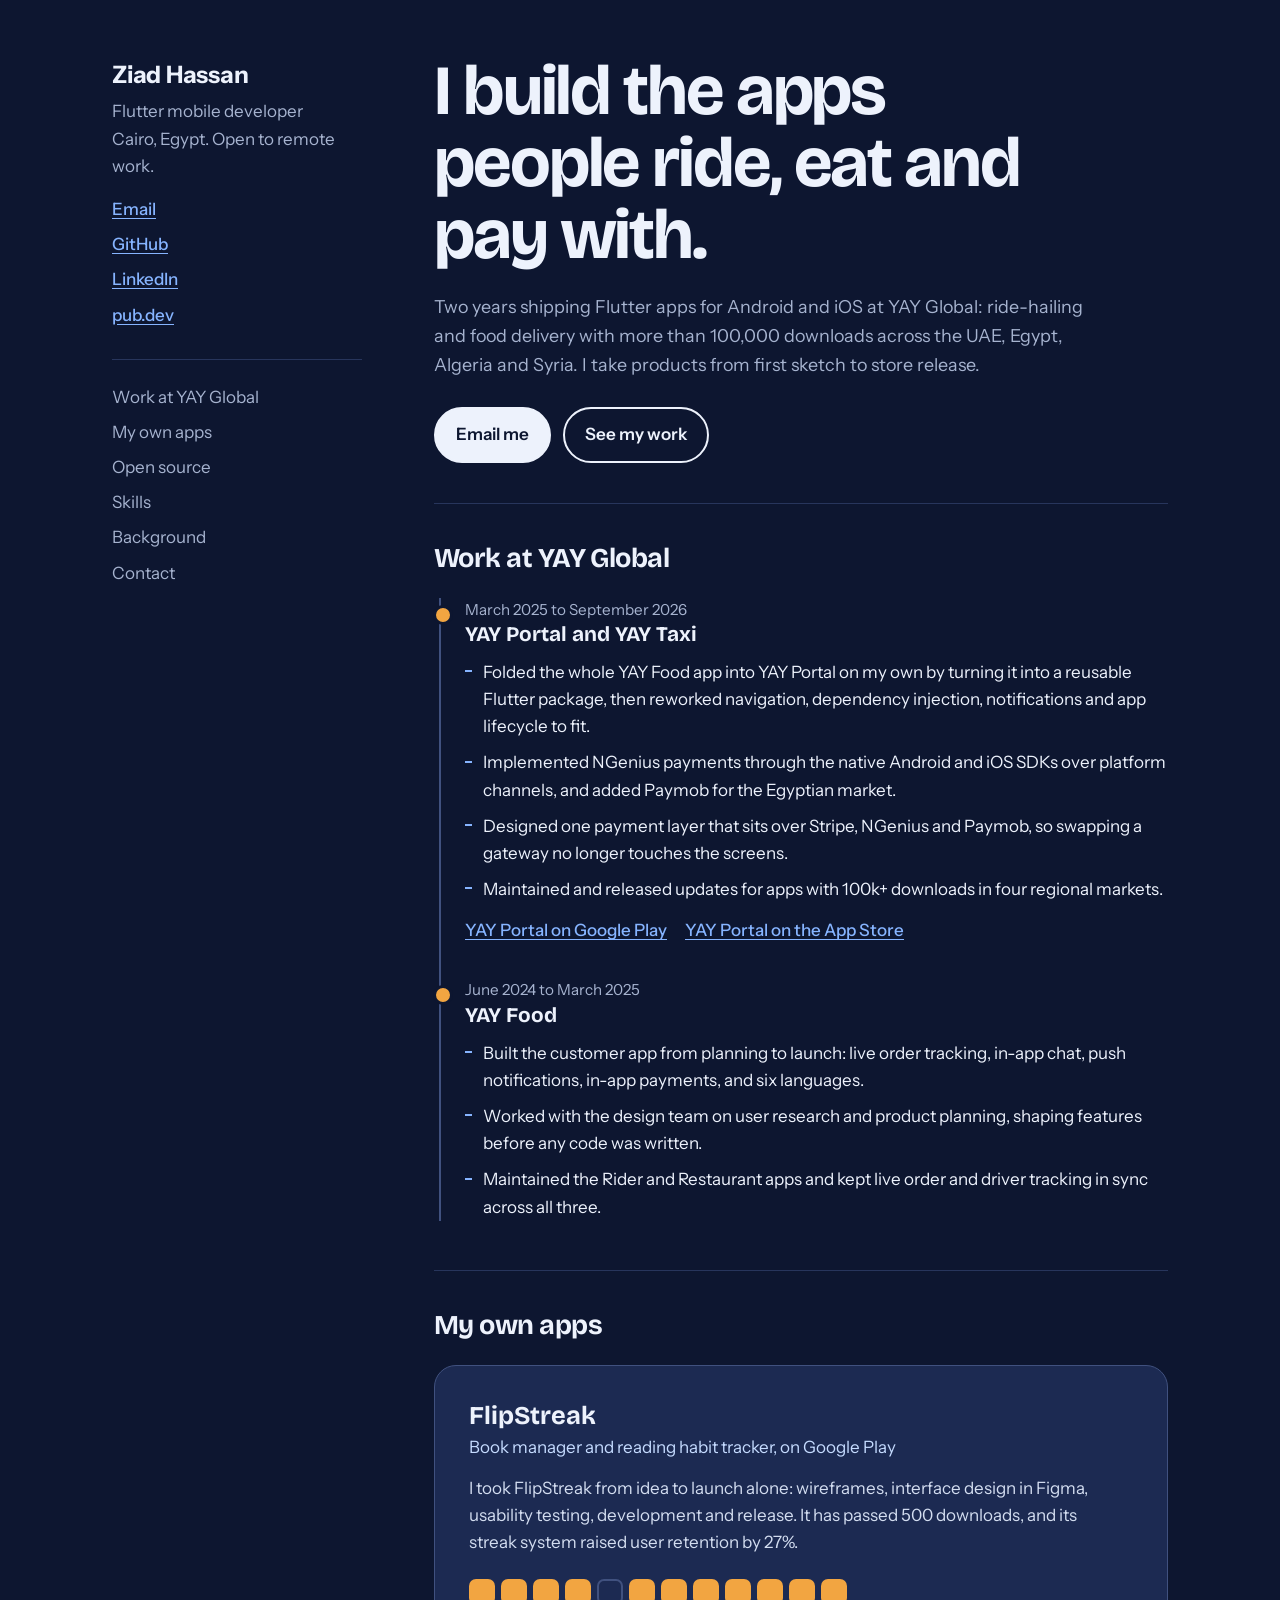
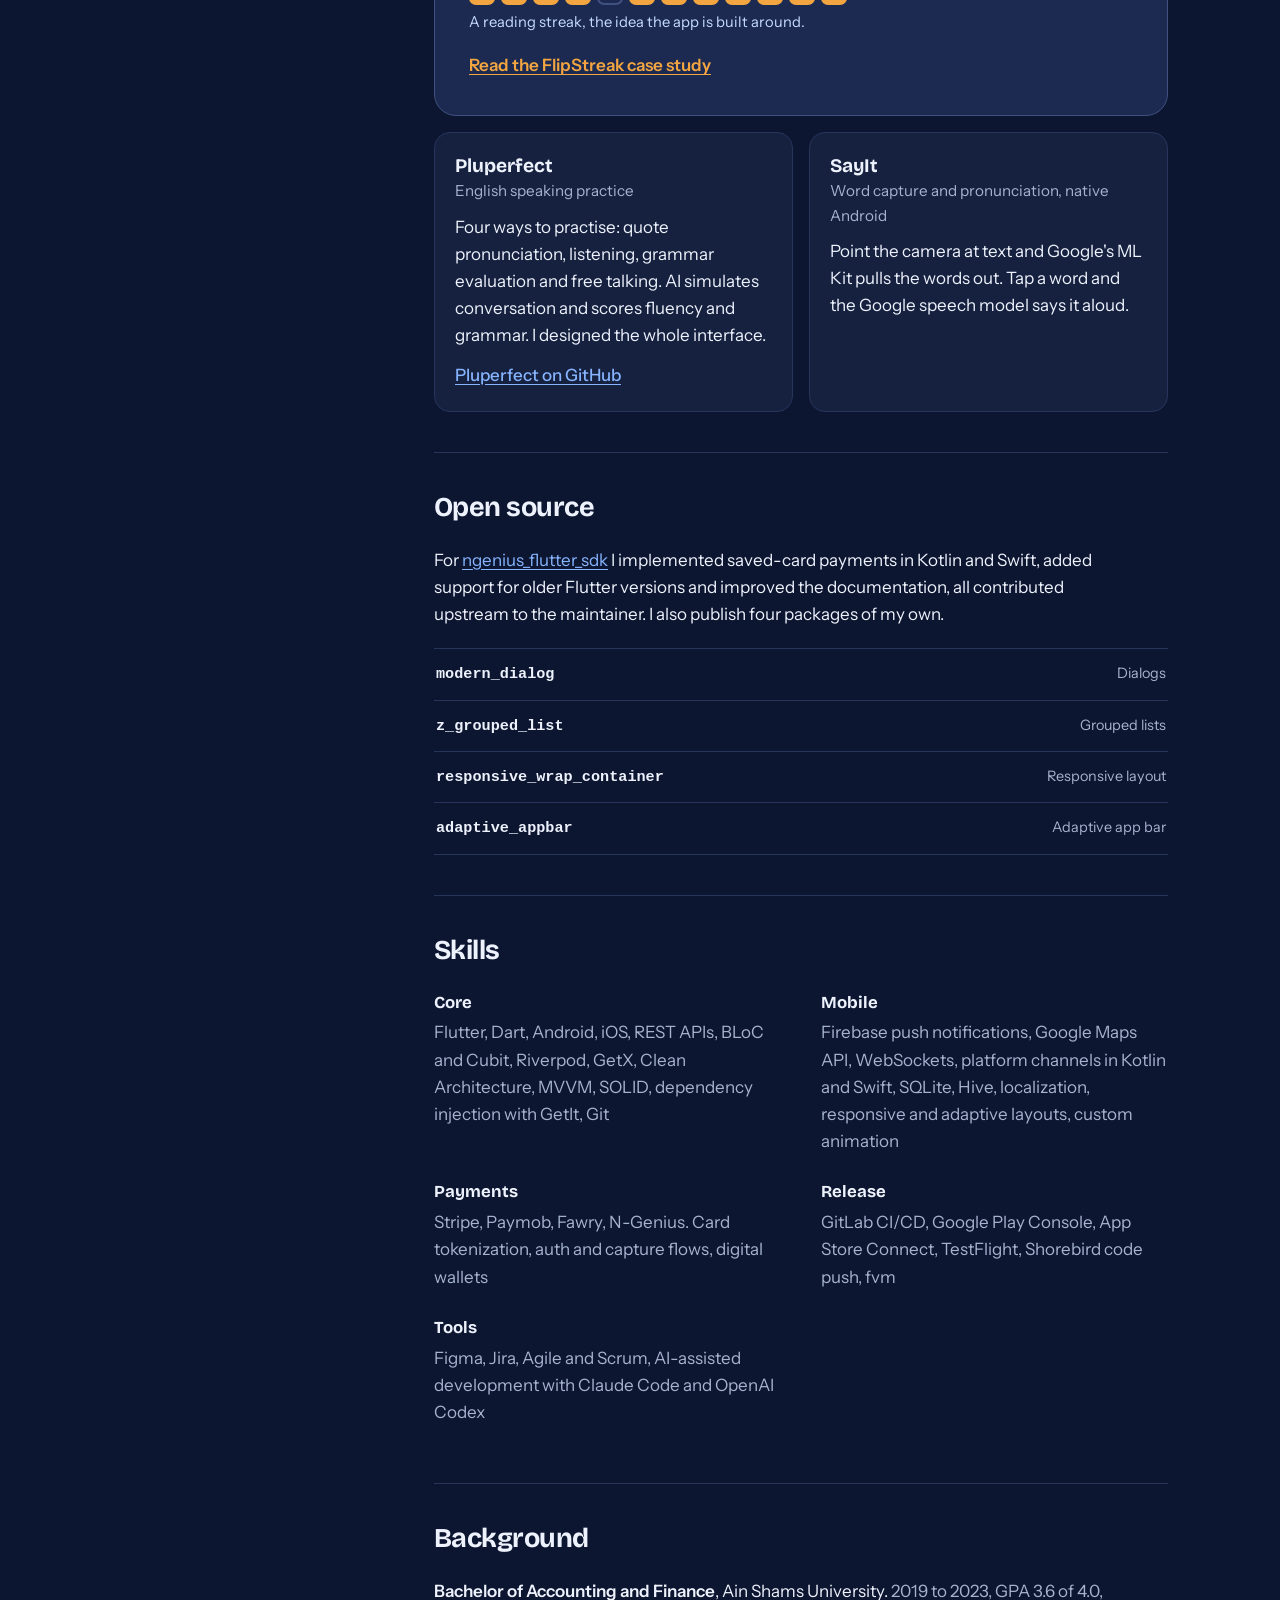
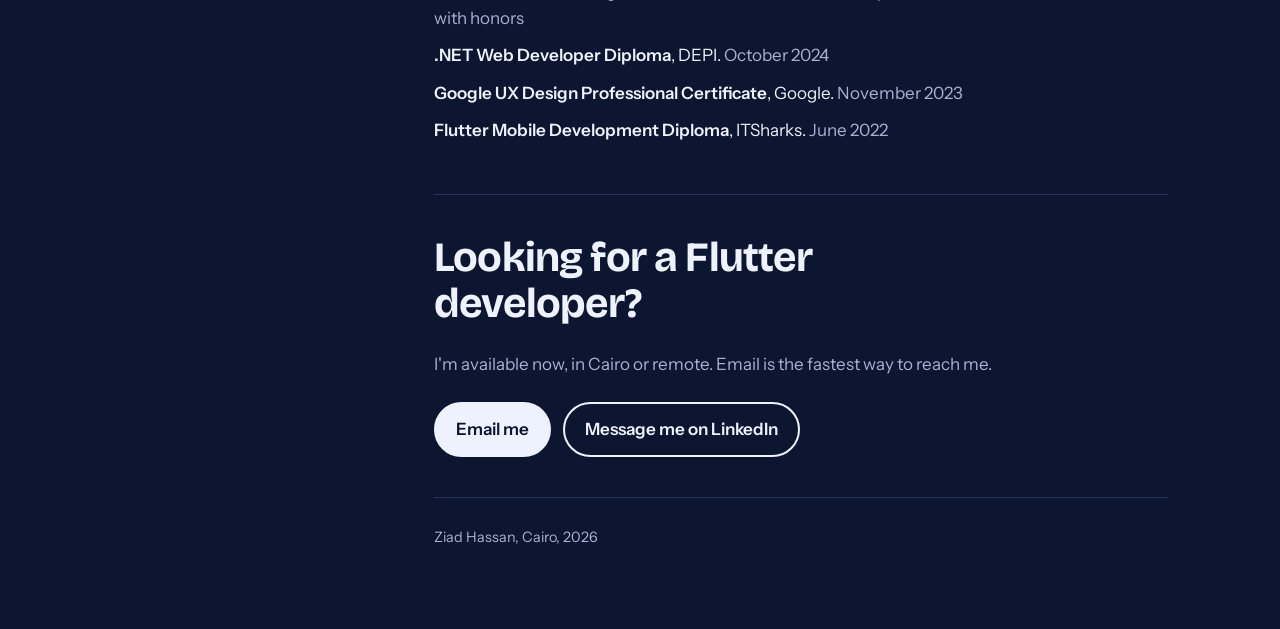
==== index.html @ 87ae601b "Switch portfolio to a dark theme Co-Authored-By: Claude Fable 5.2 <noreply@anthropic.com> Claude-Ses" ====
<!DOCTYPE html>
<html lang="en">
<head>
<meta charset="utf-8">
<meta name="viewport" content="width=device-width, initial-scale=1">
<title>Ziad Hassan, Flutter mobile developer</title>
<meta name="description" content="Flutter mobile developer in Cairo. Ride-hailing, food delivery and payment apps with 100k+ downloads across four markets.">
<meta property="og:title" content="Ziad Hassan, Flutter mobile developer">
<meta property="og:description" content="Ride-hailing, food delivery and payment apps with 100k+ downloads across four markets.">
<meta property="og:type" content="website">
<meta property="og:url" content="https://ziadhassan7.github.io/">
<meta name="theme-color" content="#0D1630">
<link rel="icon" href="data:image/svg+xml,%3Csvg xmlns='http://www.w3.org/2000/svg' viewBox='0 0 64 64'%3E%3Crect width='64' height='64' rx='14' fill='%2314213D'/%3E%3Ctext x='32' y='44' font-family='Arial,sans-serif' font-size='34' font-weight='700' text-anchor='middle' fill='%23F2A541'%3EZ%3C/text%3E%3C/svg%3E">
<link rel="preconnect" href="https://fonts.googleapis.com">
<link rel="preconnect" href="https://fonts.gstatic.com" crossorigin>
<link href="https://fonts.googleapis.com/css2?family=Bricolage+Grotesque:opsz,wght@12..96,500;12..96,700&family=Instrument+Sans:wght@400;500;600&display=swap" rel="stylesheet">
<style>
  :root {
    color-scheme: dark;
    --mist: #0D1630;
    --paper: #16213F;
    --raised: #1C2A52;
    --ink: #EDF2FC;
    --ink-soft: #A6B3CF;
    --blue: #86B4FF;
    --sky: #C5DBFF;
    --amber: #F2A541;
    --line: #27355C;
    --rule: #40517F;
    --display: "Bricolage Grotesque", "Trebuchet MS", system-ui, sans-serif;
    --body: "Instrument Sans", system-ui, -apple-system, "Segoe UI", sans-serif;
    --code: ui-monospace, "SF Mono", Menlo, Consolas, monospace;
  }
  * { box-sizing: border-box; }
  html { -webkit-text-size-adjust: 100%; scroll-behavior: smooth; }
  body {
    margin: 0;
    background: var(--mist);
    color: var(--ink);
    font-family: var(--body);
    font-size: 17px;
    line-height: 1.6;
  }
  a { color: var(--blue); text-underline-offset: 3px; }
  a:focus-visible, .button:focus-visible {
    outline: 3px solid var(--amber);
    outline-offset: 3px;
    border-radius: 4px;
  }
  h1, h2, h3 { font-family: var(--display); margin: 0; line-height: 1.1; }
  p { margin: 0; }
  ul { margin: 0; padding: 0; list-style: none; }

  .page {
    max-width: 1120px;
    margin: 0 auto;
    padding: 28px 22px 64px;
  }

  /* Identity rail */
  .rail-name { font-size: 1.5rem; font-weight: 700; letter-spacing: -0.01em; }
  .rail-role { color: var(--ink-soft); margin-top: 4px; }
  .rail-links { display: flex; flex-wrap: wrap; gap: 6px 18px; margin-top: 16px; }
  .rail-links a { font-weight: 500; }
  .rail-nav { display: none; }

  /* Hero */
  .hero { padding: 44px 0 40px; }
  .hero h1 {
    font-size: clamp(2.3rem, 9.5vw, 4.4rem);
    font-weight: 700;
    letter-spacing: -0.03em;
    line-height: 1.02;
    max-width: 14ch;
  }
  .hero-lede {
    margin-top: 22px;
    font-size: 1.12rem;
    max-width: 56ch;
    color: var(--ink-soft);
  }
  .hero-actions { display: flex; flex-wrap: wrap; gap: 12px; margin-top: 28px; }
  .button {
    display: inline-block;
    padding: 12px 20px;
    border-radius: 999px;
    font-weight: 600;
    text-decoration: none;
    border: 2px solid var(--ink);
  }
  .button-solid { background: var(--ink); color: var(--mist); }
  .button-plain { color: var(--ink); }
  .button:hover { border-color: var(--blue); }
  .button-solid:hover { background: var(--blue); border-color: var(--blue); }

  /* Sections */
  .block { padding: 40px 0; border-top: 1px solid var(--line); }
  .block > h2 {
    font-size: 1.7rem;
    font-weight: 700;
    letter-spacing: -0.02em;
    margin-bottom: 24px;
  }

  /* Timeline: the two phases really are a sequence */
  .timeline { border-left: 2px solid var(--rule); margin-left: 5px; }
  .phase { position: relative; padding: 0 0 34px 24px; }
  .phase:last-child { padding-bottom: 0; }
  .phase::before {
    content: "";
    position: absolute;
    left: -8px; top: 7px;
    width: 14px; height: 14px;
    border-radius: 50%;
    background: var(--amber);
    border: 3px solid var(--mist);
  }
  .phase-when { color: var(--ink-soft); font-size: 0.95rem; }
  .phase h3 { font-size: 1.3rem; font-weight: 700; margin: 2px 0 12px; }
  .points li { position: relative; padding-left: 18px; margin-bottom: 9px; max-width: 64ch; }
  .points li::before {
    content: "";
    position: absolute;
    left: 0; top: 0.66em;
    width: 7px; height: 2px;
    background: var(--blue);
  }
  .store-links { display: flex; flex-wrap: wrap; gap: 6px 18px; margin-top: 14px; font-weight: 500; }

  /* Own products */
  .feature {
    background: var(--raised);
    border: 1px solid var(--rule);
    color: var(--ink);
    border-radius: 22px;
    padding: 28px 24px;
  }
  .feature h3 { font-size: 1.6rem; font-weight: 700; }
  .feature-kind { color: var(--sky); margin-top: 4px; }
  .feature p.feature-text { margin-top: 14px; max-width: 58ch; color: #D3DDF0; }
  .feature a { color: var(--amber); font-weight: 600; }
  .streak { display: flex; gap: 6px; margin: 22px 0 6px; }
  .streak span {
    flex: 1; max-width: 26px; aspect-ratio: 1;
    border-radius: 7px;
    background: var(--amber);
  }
  .streak span.miss { background: transparent; border: 2px solid var(--rule); }
  .streak-note { font-size: 0.92rem; color: var(--sky); }
  .feature-link { margin-top: 18px; }

  .pair { display: grid; gap: 16px; margin-top: 16px; }
  .side {
    background: var(--paper);
    border: 1px solid var(--line);
    border-radius: 16px;
    padding: 22px 20px;
  }
  .side h3 { font-size: 1.2rem; font-weight: 700; }
  .side-kind { color: var(--ink-soft); font-size: 0.95rem; margin-top: 3px; }
  .side p.side-text { margin-top: 10px; }
  .side-link { margin-top: 12px; font-weight: 500; }

  /* Open source */
  .contrib { max-width: 64ch; }
  .packages { margin-top: 20px; border-top: 1px solid var(--line); }
  .packages li { border-bottom: 1px solid var(--line); }
  .packages a {
    display: flex; justify-content: space-between; align-items: baseline; gap: 14px;
    padding: 13px 2px;
    text-decoration: none;
    color: var(--ink);
  }
  .packages a:hover code { color: var(--blue); }
  .packages code { font-family: var(--code); font-size: 0.95rem; font-weight: 600; }
  .packages small { color: var(--ink-soft); font-size: 0.9rem; text-align: right; }

  /* Skills */
  .skills { display: grid; gap: 18px; }
  .skills dt { font-family: var(--display); font-weight: 700; font-size: 1.05rem; }
  .skills dd { margin: 3px 0 0; color: var(--ink-soft); max-width: 62ch; }

  /* Background */
  .facts li { margin-bottom: 10px; max-width: 62ch; }
  .facts strong { font-weight: 600; }
  .facts span { color: var(--ink-soft); }

  /* Contact */
  .contact h2 { font-size: clamp(1.8rem, 6vw, 2.6rem); max-width: 18ch; }
  .contact p { margin-top: 14px; color: var(--ink-soft); max-width: 52ch; }
  .contact .hero-actions { margin-top: 24px; }

  footer { color: var(--ink-soft); font-size: 0.9rem; padding-top: 28px; border-top: 1px solid var(--line); }

  @media (min-width: 640px) {
    .pair { grid-template-columns: 1fr 1fr; }
    .feature { padding: 36px 34px; }
  }

  @media (min-width: 960px) {
    .page {
      display: grid;
      grid-template-columns: 250px minmax(0, 1fr);
      gap: 72px;
      padding: 56px 32px 80px;
    }
    .rail { position: sticky; top: 56px; align-self: start; }
    .rail-links { flex-direction: column; gap: 8px; }
    .rail-nav {
      display: flex; flex-direction: column; gap: 8px;
      margin-top: 30px; padding-top: 24px;
      border-top: 1px solid var(--line);
    }
    .rail-nav a { color: var(--ink-soft); text-decoration: none; }
    .rail-nav a:hover { color: var(--ink); text-decoration: underline; }
    .hero { padding-top: 0; }
    .skills { grid-template-columns: 1fr 1fr; gap: 24px 40px; }
  }

  @media (prefers-reduced-motion: reduce) {
    html { scroll-behavior: auto; }
  }
</style>
</head>
<body>
<div class="page">

  <aside class="rail">
    <p class="rail-name">Ziad Hassan</p>
    <p class="rail-role">Flutter mobile developer<br>Cairo, Egypt. Open to remote work.</p>
    <div class="rail-links">
      <a href="mailto:ziadh.business@gmail.com">Email</a>
      <a href="https://github.com/ziadhassan7">GitHub</a>
      <a href="https://linkedin.com/in/ziadhassan7">LinkedIn</a>
      <a href="https://pub.dev/packages/ngenius_flutter_sdk">pub.dev</a>
    </div>
    <nav class="rail-nav" aria-label="Sections">
      <a href="#work">Work at YAY Global</a>
      <a href="#products">My own apps</a>
      <a href="#open-source">Open source</a>
      <a href="#skills">Skills</a>
      <a href="#background">Background</a>
      <a href="#contact">Contact</a>
    </nav>
  </aside>

  <main>
    <section class="hero">
      <h1>I build the apps people ride, eat and pay with.</h1>
      <p class="hero-lede">Two years shipping Flutter apps for Android and iOS at YAY Global: ride-hailing and food delivery with more than 100,000 downloads across the UAE, Egypt, Algeria and Syria. I take products from first sketch to store release.</p>
      <div class="hero-actions">
        <a class="button button-solid" href="mailto:ziadh.business@gmail.com">Email me</a>
        <a class="button button-plain" href="#work">See my work</a>
      </div>
    </section>

    <section class="block" id="work">
      <h2>Work at YAY Global</h2>
      <div class="timeline">
        <article class="phase">
          <p class="phase-when">March 2025 to September 2026</p>
          <h3>YAY Portal and YAY Taxi</h3>
          <ul class="points">
            <li>Folded the whole YAY Food app into YAY Portal on my own by turning it into a reusable Flutter package, then reworked navigation, dependency injection, notifications and app lifecycle to fit.</li>
            <li>Implemented NGenius payments through the native Android and iOS SDKs over platform channels, and added Paymob for the Egyptian market.</li>
            <li>Designed one payment layer that sits over Stripe, NGenius and Paymob, so swapping a gateway no longer touches the screens.</li>
            <li>Maintained and released updates for apps with 100k+ downloads in four regional markets.</li>
          </ul>
          <div class="store-links">
            <a href="https://play.google.com/store/apps/details?id=app.yay.portal&hl=en">YAY Portal on Google Play</a>
            <a href="https://apps.apple.com/us/app/yay-portal-rides-food-earn/id6478861690">YAY Portal on the App Store</a>
          </div>
        </article>
        <article class="phase">
          <p class="phase-when">June 2024 to March 2025</p>
          <h3>YAY Food</h3>
          <ul class="points">
            <li>Built the customer app from planning to launch: live order tracking, in-app chat, push notifications, in-app payments, and six languages.</li>
            <li>Worked with the design team on user research and product planning, shaping features before any code was written.</li>
            <li>Maintained the Rider and Restaurant apps and kept live order and driver tracking in sync across all three.</li>
          </ul>
        </article>
      </div>
    </section>

    <section class="block" id="products">
      <h2>My own apps</h2>

      <article class="feature">
        <h3>FlipStreak</h3>
        <p class="feature-kind">Book manager and reading habit tracker, on Google Play</p>
        <p class="feature-text">I took FlipStreak from idea to launch alone: wireframes, interface design in Figma, usability testing, development and release. It has passed 500 downloads, and its streak system raised user retention by 27%.</p>
        <div class="streak" aria-hidden="true">
          <span></span><span></span><span></span><span></span><span class="miss"></span><span></span><span></span><span></span><span></span><span></span><span></span><span></span>
        </div>
        <p class="streak-note">A reading streak, the idea the app is built around.</p>
        <p class="feature-link"><a href="https://www.behance.net/gallery/185419469/Flip-Streak-Case-Study">Read the FlipStreak case study</a></p>
      </article>

      <div class="pair">
        <article class="side">
          <h3>Pluperfect</h3>
          <p class="side-kind">English speaking practice</p>
          <p class="side-text">Four ways to practise: quote pronunciation, listening, grammar evaluation and free talking. AI simulates conversation and scores fluency and grammar. I designed the whole interface.</p>
          <p class="side-link"><a href="https://github.com/ziadhassan7/Pluperfect">Pluperfect on GitHub</a></p>
        </article>
        <article class="side">
          <h3>SayIt</h3>
          <p class="side-kind">Word capture and pronunciation, native Android</p>
          <p class="side-text">Point the camera at text and Google's ML Kit pulls the words out. Tap a word and the Google speech model says it aloud.</p>
        </article>
      </div>
    </section>

    <section class="block" id="open-source">
      <h2>Open source</h2>
      <p class="contrib">For <a href="https://pub.dev/packages/ngenius_flutter_sdk">ngenius_flutter_sdk</a> I implemented saved-card payments in Kotlin and Swift, added support for older Flutter versions and improved the documentation, all contributed upstream to the maintainer. I also publish four packages of my own.</p>
      <ul class="packages">
        <li><a href="https://pub.dev/packages/modern_dialog"><code>modern_dialog</code><small>Dialogs</small></a></li>
        <li><a href="https://pub.dev/packages/z_grouped_list"><code>z_grouped_list</code><small>Grouped lists</small></a></li>
        <li><a href="https://pub.dev/packages/responsive_wrap_container"><code>responsive_wrap_container</code><small>Responsive layout</small></a></li>
        <li><a href="https://pub.dev/packages/adaptive_appbar"><code>adaptive_appbar</code><small>Adaptive app bar</small></a></li>
      </ul>
    </section>

    <section class="block" id="skills">
      <h2>Skills</h2>
      <dl class="skills">
        <div>
          <dt>Core</dt>
          <dd>Flutter, Dart, Android, iOS, REST APIs, BLoC and Cubit, Riverpod, GetX, Clean Architecture, MVVM, SOLID, dependency injection with GetIt, Git</dd>
        </div>
        <div>
          <dt>Mobile</dt>
          <dd>Firebase push notifications, Google Maps API, WebSockets, platform channels in Kotlin and Swift, SQLite, Hive, localization, responsive and adaptive layouts, custom animation</dd>
        </div>
        <div>
          <dt>Payments</dt>
          <dd>Stripe, Paymob, Fawry, N-Genius. Card tokenization, auth and capture flows, digital wallets</dd>
        </div>
        <div>
          <dt>Release</dt>
          <dd>GitLab CI/CD, Google Play Console, App Store Connect, TestFlight, Shorebird code push, fvm</dd>
        </div>
        <div>
          <dt>Tools</dt>
          <dd>Figma, Jira, Agile and Scrum, AI-assisted development with Claude Code and OpenAI Codex</dd>
        </div>
      </dl>
    </section>

    <section class="block" id="background">
      <h2>Background</h2>
      <ul class="facts">
        <li><strong>Bachelor of Accounting and Finance</strong>, Ain Shams University. <span>2019 to 2023, GPA 3.6 of 4.0, with honors</span></li>
        <li><strong>.NET Web Developer Diploma</strong>, DEPI. <span>October 2024</span></li>
        <li><strong>Google UX Design Professional Certificate</strong>, Google. <span>November 2023</span></li>
        <li><strong>Flutter Mobile Development Diploma</strong>, ITSharks. <span>June 2022</span></li>
      </ul>
    </section>

    <section class="block contact" id="contact">
      <h2>Looking for a Flutter developer?</h2>
      <p>I'm available now, in Cairo or remote. Email is the fastest way to reach me.</p>
      <div class="hero-actions">
        <a class="button button-solid" href="mailto:ziadh.business@gmail.com">Email me</a>
        <a class="button button-plain" href="https://linkedin.com/in/ziadhassan7">Message me on LinkedIn</a>
      </div>
    </section>

    <footer>Ziad Hassan, Cairo, 2026</footer>
  </main>

</div>
</body>
</html>
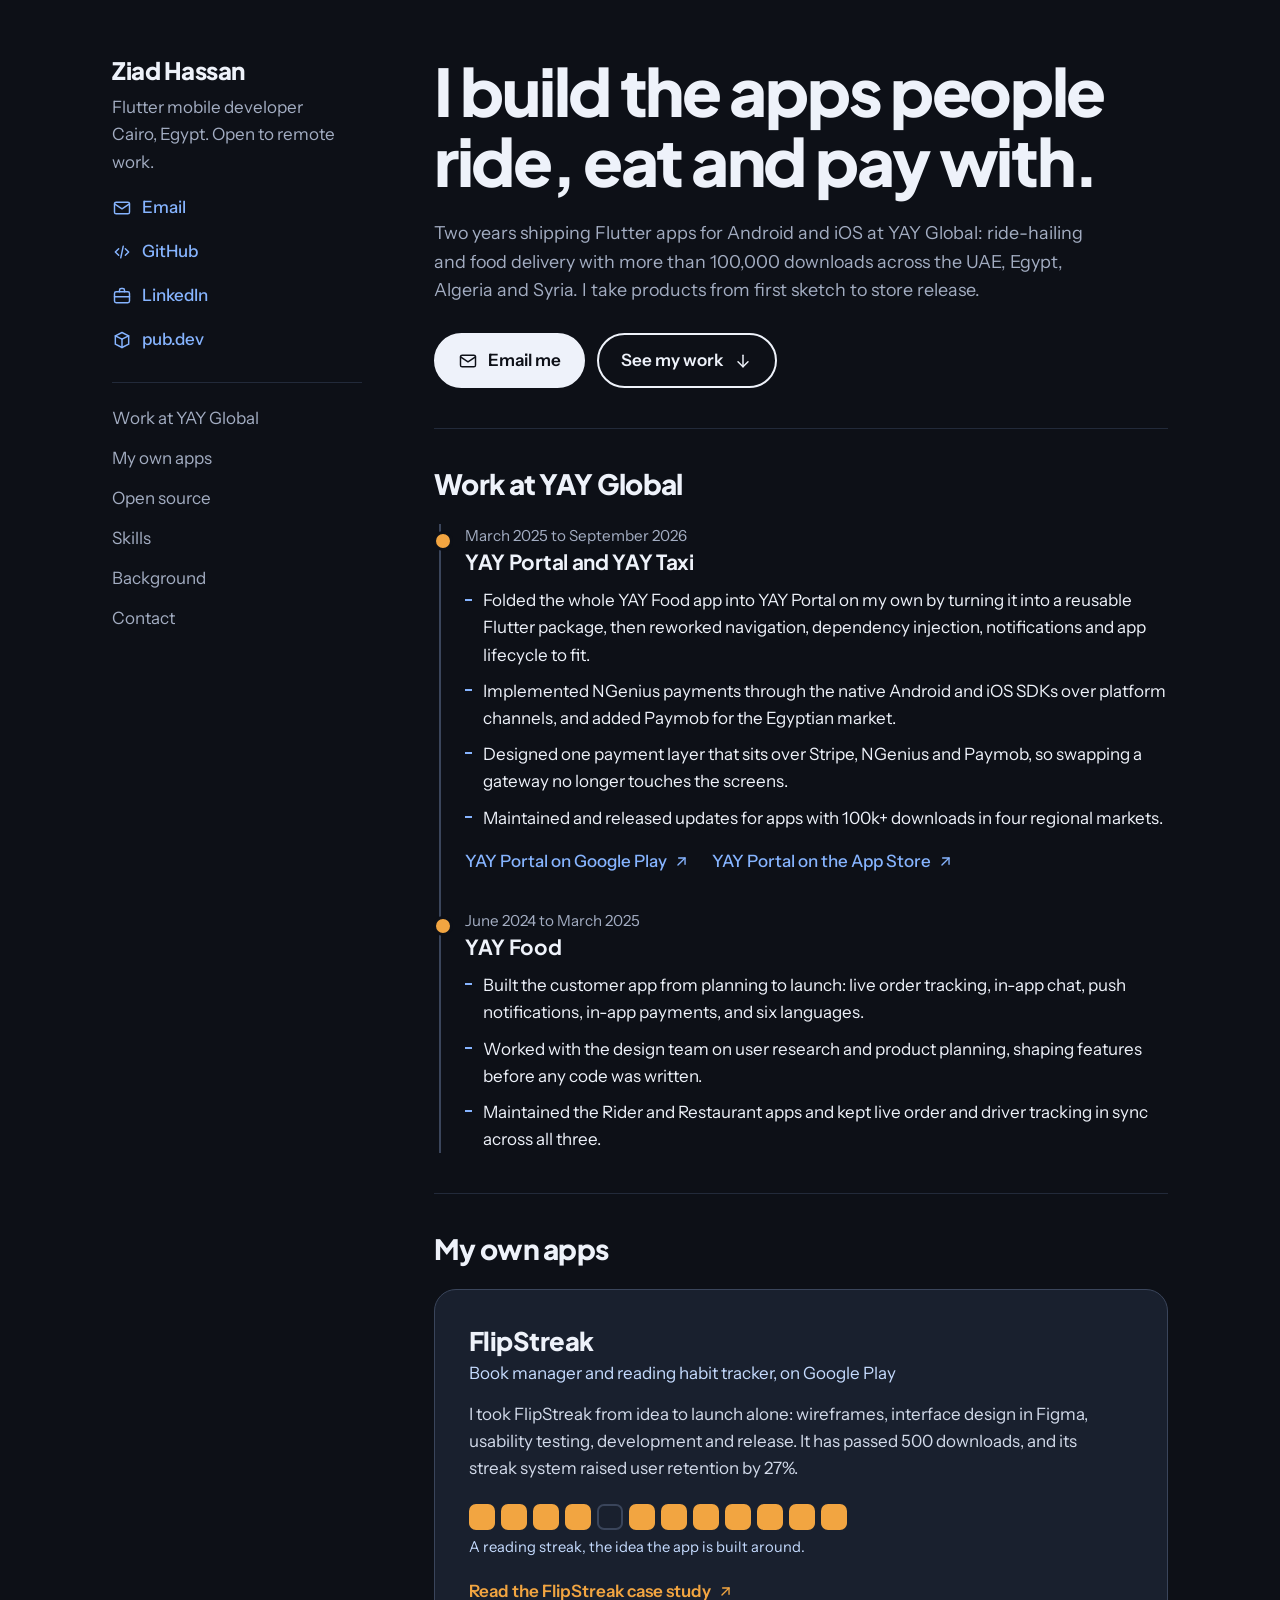
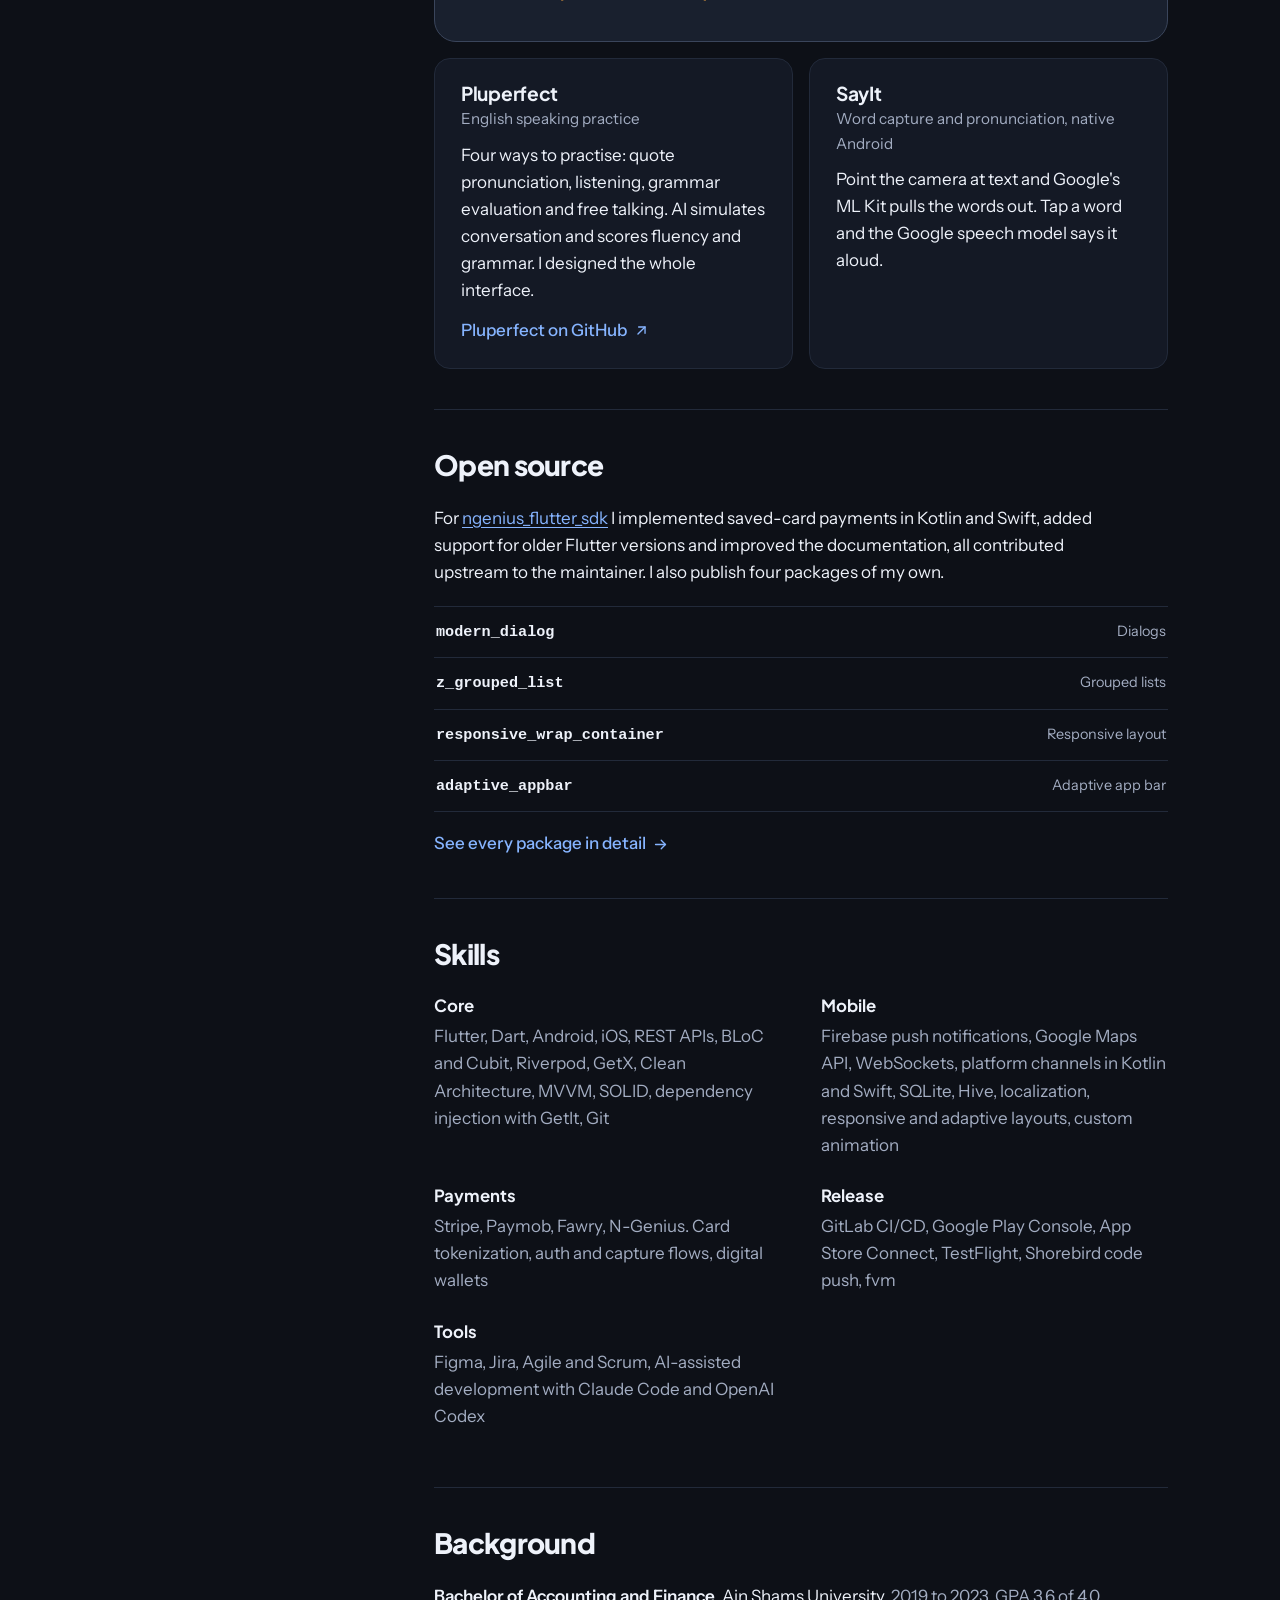
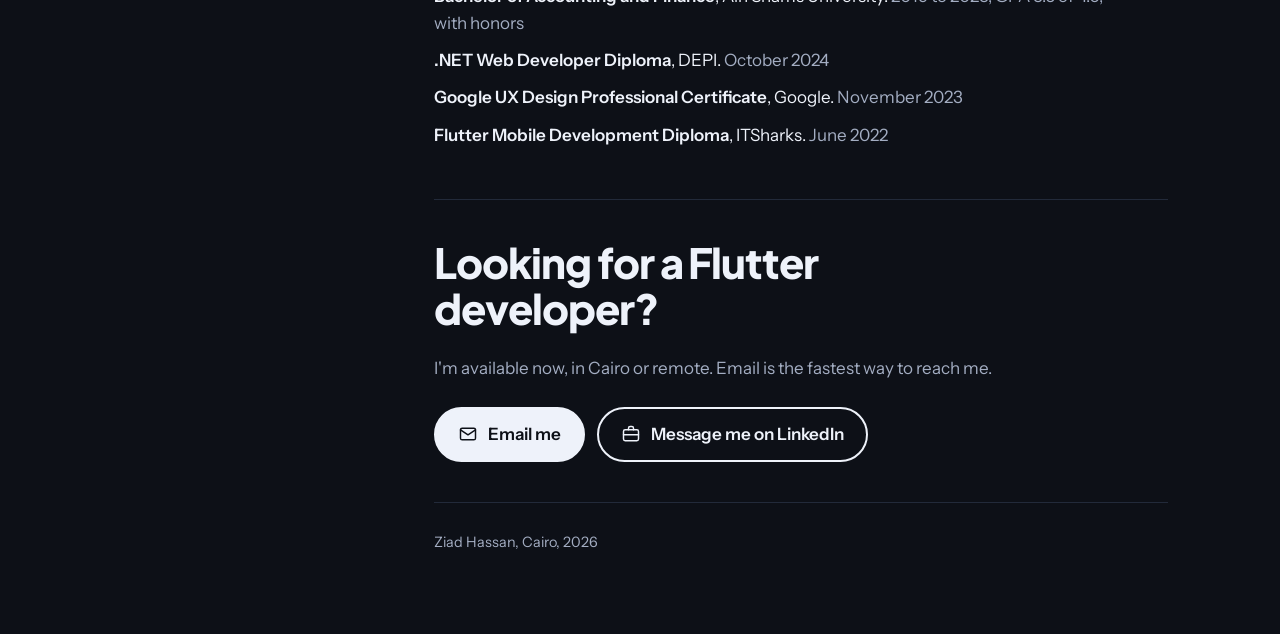
==== commit 7c578a0f: "Restyle with Plus Jakarta Sans, link icons and a ZH icon; add packages page - Headings use Plus Jaka" ====
--- a/index.html
+++ b/index.html
@@ -9,230 +9,35 @@
 <meta property="og:description" content="Ride-hailing, food delivery and payment apps with 100k+ downloads across four markets.">
 <meta property="og:type" content="website">
 <meta property="og:url" content="https://ziadhassan7.github.io/">
-<meta name="theme-color" content="#0D1630">
-<link rel="icon" href="data:image/svg+xml,%3Csvg xmlns='http://www.w3.org/2000/svg' viewBox='0 0 64 64'%3E%3Crect width='64' height='64' rx='14' fill='%2314213D'/%3E%3Ctext x='32' y='44' font-family='Arial,sans-serif' font-size='34' font-weight='700' text-anchor='middle' fill='%23F2A541'%3EZ%3C/text%3E%3C/svg%3E">
+<meta name="theme-color" content="#0D1017">
+<link rel="icon" href="favicon-32.png" sizes="32x32" type="image/png">
+<link rel="icon" href="favicon.svg" type="image/svg+xml">
+<link rel="apple-touch-icon" href="apple-touch-icon.png">
 <link rel="preconnect" href="https://fonts.googleapis.com">
 <link rel="preconnect" href="https://fonts.gstatic.com" crossorigin>
-<link href="https://fonts.googleapis.com/css2?family=Bricolage+Grotesque:opsz,wght@12..96,500;12..96,700&family=Instrument+Sans:wght@400;500;600&display=swap" rel="stylesheet">
-<style>
-  :root {
-    color-scheme: dark;
-    --mist: #0D1630;
-    --paper: #16213F;
-    --raised: #1C2A52;
-    --ink: #EDF2FC;
-    --ink-soft: #A6B3CF;
-    --blue: #86B4FF;
-    --sky: #C5DBFF;
-    --amber: #F2A541;
-    --line: #27355C;
-    --rule: #40517F;
-    --display: "Bricolage Grotesque", "Trebuchet MS", system-ui, sans-serif;
-    --body: "Instrument Sans", system-ui, -apple-system, "Segoe UI", sans-serif;
-    --code: ui-monospace, "SF Mono", Menlo, Consolas, monospace;
-  }
-  * { box-sizing: border-box; }
-  html { -webkit-text-size-adjust: 100%; scroll-behavior: smooth; }
-  body {
-    margin: 0;
-    background: var(--mist);
-    color: var(--ink);
-    font-family: var(--body);
-    font-size: 17px;
-    line-height: 1.6;
-  }
-  a { color: var(--blue); text-underline-offset: 3px; }
-  a:focus-visible, .button:focus-visible {
-    outline: 3px solid var(--amber);
-    outline-offset: 3px;
-    border-radius: 4px;
-  }
-  h1, h2, h3 { font-family: var(--display); margin: 0; line-height: 1.1; }
-  p { margin: 0; }
-  ul { margin: 0; padding: 0; list-style: none; }
-
-  .page {
-    max-width: 1120px;
-    margin: 0 auto;
-    padding: 28px 22px 64px;
-  }
-
-  /* Identity rail */
-  .rail-name { font-size: 1.5rem; font-weight: 700; letter-spacing: -0.01em; }
-  .rail-role { color: var(--ink-soft); margin-top: 4px; }
-  .rail-links { display: flex; flex-wrap: wrap; gap: 6px 18px; margin-top: 16px; }
-  .rail-links a { font-weight: 500; }
-  .rail-nav { display: none; }
-
-  /* Hero */
-  .hero { padding: 44px 0 40px; }
-  .hero h1 {
-    font-size: clamp(2.3rem, 9.5vw, 4.4rem);
-    font-weight: 700;
-    letter-spacing: -0.03em;
-    line-height: 1.02;
-    max-width: 14ch;
-  }
-  .hero-lede {
-    margin-top: 22px;
-    font-size: 1.12rem;
-    max-width: 56ch;
-    color: var(--ink-soft);
-  }
-  .hero-actions { display: flex; flex-wrap: wrap; gap: 12px; margin-top: 28px; }
-  .button {
-    display: inline-block;
-    padding: 12px 20px;
-    border-radius: 999px;
-    font-weight: 600;
-    text-decoration: none;
-    border: 2px solid var(--ink);
-  }
-  .button-solid { background: var(--ink); color: var(--mist); }
-  .button-plain { color: var(--ink); }
-  .button:hover { border-color: var(--blue); }
-  .button-solid:hover { background: var(--blue); border-color: var(--blue); }
-
-  /* Sections */
-  .block { padding: 40px 0; border-top: 1px solid var(--line); }
-  .block > h2 {
-    font-size: 1.7rem;
-    font-weight: 700;
-    letter-spacing: -0.02em;
-    margin-bottom: 24px;
-  }
-
-  /* Timeline: the two phases really are a sequence */
-  .timeline { border-left: 2px solid var(--rule); margin-left: 5px; }
-  .phase { position: relative; padding: 0 0 34px 24px; }
-  .phase:last-child { padding-bottom: 0; }
-  .phase::before {
-    content: "";
-    position: absolute;
-    left: -8px; top: 7px;
-    width: 14px; height: 14px;
-    border-radius: 50%;
-    background: var(--amber);
-    border: 3px solid var(--mist);
-  }
-  .phase-when { color: var(--ink-soft); font-size: 0.95rem; }
-  .phase h3 { font-size: 1.3rem; font-weight: 700; margin: 2px 0 12px; }
-  .points li { position: relative; padding-left: 18px; margin-bottom: 9px; max-width: 64ch; }
-  .points li::before {
-    content: "";
-    position: absolute;
-    left: 0; top: 0.66em;
-    width: 7px; height: 2px;
-    background: var(--blue);
-  }
-  .store-links { display: flex; flex-wrap: wrap; gap: 6px 18px; margin-top: 14px; font-weight: 500; }
-
-  /* Own products */
-  .feature {
-    background: var(--raised);
-    border: 1px solid var(--rule);
-    color: var(--ink);
-    border-radius: 22px;
-    padding: 28px 24px;
-  }
-  .feature h3 { font-size: 1.6rem; font-weight: 700; }
-  .feature-kind { color: var(--sky); margin-top: 4px; }
-  .feature p.feature-text { margin-top: 14px; max-width: 58ch; color: #D3DDF0; }
-  .feature a { color: var(--amber); font-weight: 600; }
-  .streak { display: flex; gap: 6px; margin: 22px 0 6px; }
-  .streak span {
-    flex: 1; max-width: 26px; aspect-ratio: 1;
-    border-radius: 7px;
-    background: var(--amber);
-  }
-  .streak span.miss { background: transparent; border: 2px solid var(--rule); }
-  .streak-note { font-size: 0.92rem; color: var(--sky); }
-  .feature-link { margin-top: 18px; }
-
-  .pair { display: grid; gap: 16px; margin-top: 16px; }
-  .side {
-    background: var(--paper);
-    border: 1px solid var(--line);
-    border-radius: 16px;
-    padding: 22px 20px;
-  }
-  .side h3 { font-size: 1.2rem; font-weight: 700; }
-  .side-kind { color: var(--ink-soft); font-size: 0.95rem; margin-top: 3px; }
-  .side p.side-text { margin-top: 10px; }
-  .side-link { margin-top: 12px; font-weight: 500; }
-
-  /* Open source */
-  .contrib { max-width: 64ch; }
-  .packages { margin-top: 20px; border-top: 1px solid var(--line); }
-  .packages li { border-bottom: 1px solid var(--line); }
-  .packages a {
-    display: flex; justify-content: space-between; align-items: baseline; gap: 14px;
-    padding: 13px 2px;
-    text-decoration: none;
-    color: var(--ink);
-  }
-  .packages a:hover code { color: var(--blue); }
-  .packages code { font-family: var(--code); font-size: 0.95rem; font-weight: 600; }
-  .packages small { color: var(--ink-soft); font-size: 0.9rem; text-align: right; }
-
-  /* Skills */
-  .skills { display: grid; gap: 18px; }
-  .skills dt { font-family: var(--display); font-weight: 700; font-size: 1.05rem; }
-  .skills dd { margin: 3px 0 0; color: var(--ink-soft); max-width: 62ch; }
-
-  /* Background */
-  .facts li { margin-bottom: 10px; max-width: 62ch; }
-  .facts strong { font-weight: 600; }
-  .facts span { color: var(--ink-soft); }
-
-  /* Contact */
-  .contact h2 { font-size: clamp(1.8rem, 6vw, 2.6rem); max-width: 18ch; }
-  .contact p { margin-top: 14px; color: var(--ink-soft); max-width: 52ch; }
-  .contact .hero-actions { margin-top: 24px; }
-
-  footer { color: var(--ink-soft); font-size: 0.9rem; padding-top: 28px; border-top: 1px solid var(--line); }
-
-  @media (min-width: 640px) {
-    .pair { grid-template-columns: 1fr 1fr; }
-    .feature { padding: 36px 34px; }
-  }
-
-  @media (min-width: 960px) {
-    .page {
-      display: grid;
-      grid-template-columns: 250px minmax(0, 1fr);
-      gap: 72px;
-      padding: 56px 32px 80px;
-    }
-    .rail { position: sticky; top: 56px; align-self: start; }
-    .rail-links { flex-direction: column; gap: 8px; }
-    .rail-nav {
-      display: flex; flex-direction: column; gap: 8px;
-      margin-top: 30px; padding-top: 24px;
-      border-top: 1px solid var(--line);
-    }
-    .rail-nav a { color: var(--ink-soft); text-decoration: none; }
-    .rail-nav a:hover { color: var(--ink); text-decoration: underline; }
-    .hero { padding-top: 0; }
-    .skills { grid-template-columns: 1fr 1fr; gap: 24px 40px; }
-  }
-
-  @media (prefers-reduced-motion: reduce) {
-    html { scroll-behavior: auto; }
-  }
-</style>
+<link href="https://fonts.googleapis.com/css2?family=Plus+Jakarta+Sans:wght@700;800&family=Instrument+Sans:wght@400;500;600&display=swap" rel="stylesheet">
+<link rel="stylesheet" href="styles.css">
 </head>
 <body>
+<svg class="sprite" aria-hidden="true">
+  <symbol id="i-mail" viewBox="0 0 24 24"><rect x="3" y="5" width="18" height="14" rx="2"/><path d="m3 7 9 6 9-6"/></symbol>
+  <symbol id="i-code" viewBox="0 0 24 24"><path d="m8 8-4 4 4 4"/><path d="m16 8 4 4-4 4"/><path d="m13.5 5-3 14"/></symbol>
+  <symbol id="i-briefcase" viewBox="0 0 24 24"><rect x="3" y="7" width="18" height="13" rx="2"/><path d="M9 7V5a2 2 0 0 1 2-2h2a2 2 0 0 1 2 2v2"/><path d="M3 13h18"/></symbol>
+  <symbol id="i-box" viewBox="0 0 24 24"><path d="M12 3 4 7v10l8 4 8-4V7l-8-4Z"/><path d="m4 7 8 4 8-4"/><path d="M12 11v10"/></symbol>
+  <symbol id="i-out" viewBox="0 0 24 24"><path d="M7 17 17 7"/><path d="M8 7h9v9"/></symbol>
+  <symbol id="i-down" viewBox="0 0 24 24"><path d="M12 5v14"/><path d="m6 13 6 6 6-6"/></symbol>
+  <symbol id="i-right" viewBox="0 0 24 24"><path d="M5 12h14"/><path d="m13 6 6 6-6 6"/></symbol>
+</svg>
 <div class="page">
 
   <aside class="rail">
-    <p class="rail-name">Ziad Hassan</p>
+    <a class="rail-name" href="./">Ziad Hassan</a>
     <p class="rail-role">Flutter mobile developer<br>Cairo, Egypt. Open to remote work.</p>
     <div class="rail-links">
-      <a href="mailto:ziadh.business@gmail.com">Email</a>
-      <a href="https://github.com/ziadhassan7">GitHub</a>
-      <a href="https://linkedin.com/in/ziadhassan7">LinkedIn</a>
-      <a href="https://pub.dev/packages/ngenius_flutter_sdk">pub.dev</a>
+      <a href="mailto:ziadh.business@gmail.com"><svg class="icon" aria-hidden="true"><use href="#i-mail"/></svg><span>Email</span></a>
+      <a href="https://github.com/ziadhassan7"><svg class="icon" aria-hidden="true"><use href="#i-code"/></svg><span>GitHub</span></a>
+      <a href="https://linkedin.com/in/ziadhassan7"><svg class="icon" aria-hidden="true"><use href="#i-briefcase"/></svg><span>LinkedIn</span></a>
+      <a href="packages.html"><svg class="icon" aria-hidden="true"><use href="#i-box"/></svg><span>pub.dev</span></a>
     </div>
     <nav class="rail-nav" aria-label="Sections">
       <a href="#work">Work at YAY Global</a>
@@ -249,8 +54,8 @@
       <h1>I build the apps people ride, eat and pay with.</h1>
       <p class="hero-lede">Two years shipping Flutter apps for Android and iOS at YAY Global: ride-hailing and food delivery with more than 100,000 downloads across the UAE, Egypt, Algeria and Syria. I take products from first sketch to store release.</p>
       <div class="hero-actions">
-        <a class="button button-solid" href="mailto:ziadh.business@gmail.com">Email me</a>
-        <a class="button button-plain" href="#work">See my work</a>
+        <a class="button button-solid" href="mailto:ziadh.business@gmail.com"><svg class="icon" aria-hidden="true"><use href="#i-mail"/></svg><span>Email me</span></a>
+        <a class="button button-plain" href="#work"><span>See my work</span><svg class="icon" aria-hidden="true"><use href="#i-down"/></svg></a>
       </div>
     </section>
 
@@ -267,8 +72,8 @@
             <li>Maintained and released updates for apps with 100k+ downloads in four regional markets.</li>
           </ul>
           <div class="store-links">
-            <a href="https://play.google.com/store/apps/details?id=app.yay.portal&hl=en">YAY Portal on Google Play</a>
-            <a href="https://apps.apple.com/us/app/yay-portal-rides-food-earn/id6478861690">YAY Portal on the App Store</a>
+            <a class="icon-link" href="https://play.google.com/store/apps/details?id=app.yay.portal&amp;hl=en"><span>YAY Portal on Google Play</span><svg class="icon icon-small" aria-hidden="true"><use href="#i-out"/></svg></a>
+            <a class="icon-link" href="https://apps.apple.com/us/app/yay-portal-rides-food-earn/id6478861690"><span>YAY Portal on the App Store</span><svg class="icon icon-small" aria-hidden="true"><use href="#i-out"/></svg></a>
           </div>
         </article>
         <article class="phase">
@@ -294,7 +99,7 @@
           <span></span><span></span><span></span><span></span><span class="miss"></span><span></span><span></span><span></span><span></span><span></span><span></span><span></span>
         </div>
         <p class="streak-note">A reading streak, the idea the app is built around.</p>
-        <p class="feature-link"><a href="https://www.behance.net/gallery/185419469/Flip-Streak-Case-Study">Read the FlipStreak case study</a></p>
+        <p class="feature-link"><a class="icon-link" href="https://www.behance.net/gallery/185419469/Flip-Streak-Case-Study"><span>Read the FlipStreak case study</span><svg class="icon icon-small" aria-hidden="true"><use href="#i-out"/></svg></a></p>
       </article>
 
       <div class="pair">
@@ -302,7 +107,7 @@
           <h3>Pluperfect</h3>
           <p class="side-kind">English speaking practice</p>
           <p class="side-text">Four ways to practise: quote pronunciation, listening, grammar evaluation and free talking. AI simulates conversation and scores fluency and grammar. I designed the whole interface.</p>
-          <p class="side-link"><a href="https://github.com/ziadhassan7/Pluperfect">Pluperfect on GitHub</a></p>
+          <p class="side-link"><a class="icon-link" href="https://github.com/ziadhassan7/Pluperfect"><span>Pluperfect on GitHub</span><svg class="icon icon-small" aria-hidden="true"><use href="#i-out"/></svg></a></p>
         </article>
         <article class="side">
           <h3>SayIt</h3>
@@ -321,6 +126,7 @@
         <li><a href="https://pub.dev/packages/responsive_wrap_container"><code>responsive_wrap_container</code><small>Responsive layout</small></a></li>
         <li><a href="https://pub.dev/packages/adaptive_appbar"><code>adaptive_appbar</code><small>Adaptive app bar</small></a></li>
       </ul>
+      <p class="more-link"><a class="icon-link" href="packages.html"><span>See every package in detail</span><svg class="icon icon-small" aria-hidden="true"><use href="#i-right"/></svg></a></p>
     </section>
 
     <section class="block" id="skills">
@@ -363,8 +169,8 @@
       <h2>Looking for a Flutter developer?</h2>
       <p>I'm available now, in Cairo or remote. Email is the fastest way to reach me.</p>
       <div class="hero-actions">
-        <a class="button button-solid" href="mailto:ziadh.business@gmail.com">Email me</a>
-        <a class="button button-plain" href="https://linkedin.com/in/ziadhassan7">Message me on LinkedIn</a>
+        <a class="button button-solid" href="mailto:ziadh.business@gmail.com"><svg class="icon" aria-hidden="true"><use href="#i-mail"/></svg><span>Email me</span></a>
+        <a class="button button-plain" href="https://linkedin.com/in/ziadhassan7"><svg class="icon" aria-hidden="true"><use href="#i-briefcase"/></svg><span>Message me on LinkedIn</span></a>
       </div>
     </section>
 
--- a/styles.css
+++ b/styles.css
@@ -0,0 +1,326 @@
+:root {
+  color-scheme: dark;
+  --mist: #0D1017;
+  --paper: #141925;
+  --raised: #19202E;
+  --ink: #EEF2FA;
+  --ink-soft: #A3ADC2;
+  --ink-card: #D2DAEA;
+  --blue: #86B4FF;
+  --sky: #C5DBFF;
+  --amber: #F2A541;
+  --line: #222A3A;
+  --rule: #3A455B;
+  --display: "Plus Jakarta Sans", "Segoe UI", system-ui, sans-serif;
+  --body: "Instrument Sans", system-ui, -apple-system, "Segoe UI", sans-serif;
+  --code: ui-monospace, "SF Mono", Menlo, Consolas, monospace;
+}
+* { box-sizing: border-box; }
+html { -webkit-text-size-adjust: 100%; scroll-behavior: smooth; }
+body {
+  margin: 0;
+  background: var(--mist);
+  color: var(--ink);
+  font-family: var(--body);
+  font-size: 17px;
+  line-height: 1.6;
+}
+a { color: var(--blue); text-underline-offset: 3px; }
+a:hover { color: var(--sky); }
+a:focus-visible, .button:focus-visible {
+  outline: 3px solid var(--amber);
+  outline-offset: 3px;
+  border-radius: 4px;
+}
+h1, h2, h3 { font-family: var(--display); margin: 0; line-height: 1.1; }
+p { margin: 0; }
+ul, ol { margin: 0; padding: 0; list-style: none; }
+code { font-family: var(--code); font-size: 0.92em; }
+
+.sprite { position: absolute; width: 0; height: 0; overflow: hidden; }
+.icon {
+  width: 20px; height: 20px;
+  flex: none;
+  fill: none;
+  stroke: currentColor;
+  stroke-width: 1.75;
+  stroke-linecap: round;
+  stroke-linejoin: round;
+}
+.icon-small { width: 17px; height: 17px; stroke-width: 1.9; }
+
+/* A text link that carries an icon */
+.icon-link {
+  display: inline-flex;
+  align-items: center;
+  gap: 6px;
+  font-weight: 500;
+  text-decoration: none;
+}
+.icon-link:hover span { text-decoration: underline; }
+
+.page {
+  max-width: 1120px;
+  margin: 0 auto;
+  padding: 28px 22px 64px;
+}
+
+/* Identity rail */
+.rail-name {
+  display: inline-block;
+  font-family: var(--display);
+  font-size: 1.5rem;
+  font-weight: 800;
+  letter-spacing: -0.02em;
+  line-height: 1.2;
+  color: var(--ink);
+  text-decoration: none;
+}
+.rail-name:hover { color: var(--ink); }
+.rail-role { color: var(--ink-soft); margin-top: 6px; }
+.rail-links { display: flex; flex-wrap: wrap; gap: 0 22px; margin-top: 10px; }
+.rail-links a {
+  display: inline-flex;
+  align-items: center;
+  gap: 10px;
+  min-height: 44px;
+  font-weight: 500;
+  text-decoration: none;
+}
+.rail-links a:hover span { text-decoration: underline; }
+.rail-nav { display: none; }
+
+/* Hero */
+.hero { padding: 40px 0 40px; }
+.hero h1 {
+  font-size: clamp(2.2rem, 8.6vw, 4.1rem);
+  font-weight: 800;
+  letter-spacing: -0.035em;
+  line-height: 1.06;
+  max-width: 780px;
+}
+.hero-lede {
+  margin-top: 24px;
+  font-size: 1.12rem;
+  max-width: 56ch;
+  color: var(--ink-soft);
+}
+.hero-actions { display: flex; flex-wrap: wrap; gap: 12px; margin-top: 28px; }
+.button {
+  display: inline-flex;
+  align-items: center;
+  gap: 10px;
+  padding: 12px 22px;
+  border-radius: 999px;
+  font-weight: 600;
+  text-decoration: none;
+  border: 2px solid var(--ink);
+}
+.button-solid, .button-solid:hover { background: var(--ink); color: var(--mist); }
+.button-plain, .button-plain:hover { color: var(--ink); }
+.button:hover { border-color: var(--blue); }
+.button-solid:hover { background: var(--blue); border-color: var(--blue); }
+
+/* Sections */
+.block { padding: 40px 0; border-top: 1px solid var(--line); }
+.block > h2 {
+  font-size: 1.75rem;
+  font-weight: 800;
+  letter-spacing: -0.025em;
+  margin-bottom: 24px;
+}
+
+/* Timeline: the two phases really are a sequence */
+.timeline { border-left: 2px solid var(--rule); margin-left: 5px; }
+.phase { position: relative; padding: 0 0 34px 24px; }
+.phase:last-child { padding-bottom: 0; }
+.phase::before {
+  content: "";
+  position: absolute;
+  left: -8px; top: 7px;
+  width: 14px; height: 14px;
+  border-radius: 50%;
+  background: var(--amber);
+  border: 3px solid var(--mist);
+}
+.phase-when { color: var(--ink-soft); font-size: 0.95rem; }
+.phase h3 { font-size: 1.3rem; font-weight: 700; letter-spacing: -0.015em; line-height: 1.2; margin: 2px 0 12px; }
+.points li { position: relative; padding-left: 18px; margin-bottom: 9px; max-width: 64ch; }
+.points li:last-child { margin-bottom: 0; }
+.points li::before {
+  content: "";
+  position: absolute;
+  left: 0; top: 0.66em;
+  width: 7px; height: 2px;
+  background: var(--blue);
+}
+.store-links { display: flex; flex-wrap: wrap; gap: 8px 22px; margin-top: 16px; }
+
+/* Own products */
+.feature {
+  background: var(--raised);
+  border: 1px solid var(--rule);
+  color: var(--ink);
+  border-radius: 22px;
+  padding: 28px 24px;
+}
+.feature h3 { font-size: 1.6rem; font-weight: 800; letter-spacing: -0.02em; line-height: 1.15; }
+.feature-kind { color: var(--sky); margin-top: 4px; }
+.feature p.feature-text { margin-top: 14px; max-width: 58ch; color: var(--ink-card); }
+.feature a { color: var(--amber); font-weight: 600; }
+.feature a:hover { color: var(--amber); }
+.streak { display: flex; gap: 6px; margin: 22px 0 6px; }
+.streak span {
+  flex: 1; max-width: 26px; aspect-ratio: 1;
+  border-radius: 7px;
+  background: var(--amber);
+}
+.streak span.miss { background: transparent; border: 2px solid var(--rule); }
+.streak-note { font-size: 0.92rem; color: var(--sky); }
+.feature-link { margin-top: 18px; }
+
+.pair { display: grid; gap: 16px; margin-top: 16px; }
+.side {
+  background: var(--paper);
+  border: 1px solid var(--line);
+  border-radius: 16px;
+  padding: 22px 20px;
+}
+.side h3 { font-size: 1.2rem; font-weight: 700; letter-spacing: -0.015em; }
+.side-kind { color: var(--ink-soft); font-size: 0.95rem; margin-top: 3px; }
+.side p.side-text { margin-top: 10px; }
+.side-link { margin-top: 12px; }
+
+/* Open source */
+.contrib { max-width: 64ch; }
+.packages { margin-top: 20px; border-top: 1px solid var(--line); }
+.packages li { border-bottom: 1px solid var(--line); }
+.packages a {
+  display: flex; justify-content: space-between; align-items: baseline; gap: 14px;
+  padding: 13px 2px;
+  text-decoration: none;
+  color: var(--ink);
+}
+.packages a:hover code { color: var(--blue); }
+.packages code { font-size: 0.95rem; font-weight: 600; }
+.packages small { color: var(--ink-soft); font-size: 0.9rem; text-align: right; }
+.more-link { margin-top: 18px; }
+
+/* Skills */
+.skills { display: grid; gap: 18px; }
+.skills dt { font-family: var(--display); font-weight: 700; font-size: 1.05rem; }
+.skills dd { margin: 3px 0 0; color: var(--ink-soft); max-width: 62ch; }
+
+/* Background */
+.facts li { margin-bottom: 10px; max-width: 62ch; }
+.facts strong { font-weight: 600; }
+.facts span { color: var(--ink-soft); }
+
+/* Contact */
+.contact h2 { font-size: clamp(1.8rem, 6vw, 2.6rem); max-width: 18ch; }
+.contact p { margin-top: 14px; color: var(--ink-soft); max-width: 52ch; }
+.contact .hero-actions { margin-top: 24px; }
+
+footer { color: var(--ink-soft); font-size: 0.9rem; padding-top: 28px; border-top: 1px solid var(--line); }
+
+/* Packages page */
+.back-link { margin-bottom: 26px; }
+.hero-compact h1 { font-size: clamp(2rem, 7vw, 3.2rem); max-width: 16ch; }
+.feature h3.pkg-title {
+  font-family: var(--code);
+  font-size: clamp(1.25rem, 4.6vw, 1.6rem);
+  font-weight: 700;
+  letter-spacing: -0.01em;
+  line-height: 1.2;
+  overflow-wrap: anywhere;
+}
+.feature h4.sub {
+  font-family: var(--display);
+  font-size: 1.05rem;
+  font-weight: 700;
+  letter-spacing: -0.01em;
+  line-height: 1.2;
+  margin: 26px 0 12px;
+}
+.feature .points li { color: var(--ink-card); }
+.feature .points li::before { background: var(--amber); }
+.feature code, .side code { color: var(--sky); }
+.steps { counter-reset: step; display: grid; gap: 10px; max-width: 64ch; }
+.steps li {
+  counter-increment: step;
+  position: relative;
+  padding-left: 38px;
+  color: var(--ink-card);
+}
+.steps li::before {
+  content: counter(step);
+  position: absolute;
+  left: 0; top: 1px;
+  width: 25px; height: 25px;
+  border-radius: 50%;
+  border: 1px solid var(--rule);
+  color: var(--sky);
+  font-family: var(--display);
+  font-size: 0.8rem;
+  font-weight: 700;
+  display: flex; align-items: center; justify-content: center;
+}
+.meta {
+  display: grid;
+  gap: 14px 28px;
+  margin: 26px 0 0;
+  padding-top: 22px;
+  border-top: 1px solid var(--rule);
+}
+.meta dt { color: var(--sky); font-size: 0.88rem; }
+.meta dd { margin: 2px 0 0; font-weight: 500; }
+.feature .store-links { margin-top: 22px; }
+
+.stack { display: grid; gap: 16px; }
+.side h3.pkg {
+  font-family: var(--code);
+  font-size: 1.12rem;
+  letter-spacing: 0;
+  overflow-wrap: anywhere;
+}
+.side .points { margin-top: 12px; }
+.side .points li { color: var(--ink-soft); }
+.side-platforms { margin-top: 12px; font-size: 0.92rem; color: var(--ink-soft); }
+
+@media (min-width: 640px) {
+  .pair { grid-template-columns: 1fr 1fr; }
+  .feature { padding: 36px 34px; }
+  .meta { grid-template-columns: 1fr 1fr; }
+  .side { padding: 24px 26px; }
+}
+
+@media (min-width: 960px) {
+  .page {
+    display: grid;
+    grid-template-columns: 250px minmax(0, 1fr);
+    gap: 72px;
+    padding: 56px 32px 80px;
+  }
+  .rail { position: sticky; top: 56px; align-self: start; }
+  .rail-links { flex-direction: column; gap: 0; }
+  .rail-nav {
+    display: flex; flex-direction: column;
+    margin-top: 20px; padding-top: 16px;
+    border-top: 1px solid var(--line);
+  }
+  .rail-nav a {
+    display: flex; align-items: center;
+    min-height: 40px;
+    color: var(--ink-soft);
+    text-decoration: none;
+  }
+  .rail-nav a:hover, .rail-nav a[aria-current="page"] { color: var(--ink); }
+  .rail-nav a:hover { text-decoration: underline; }
+  .hero { padding-top: 0; }
+  .skills { grid-template-columns: 1fr 1fr; gap: 24px 40px; }
+  .meta { grid-template-columns: repeat(4, auto); justify-content: start; gap: 14px 44px; }
+}
+
+@media (prefers-reduced-motion: reduce) {
+  html { scroll-behavior: auto; }
+}
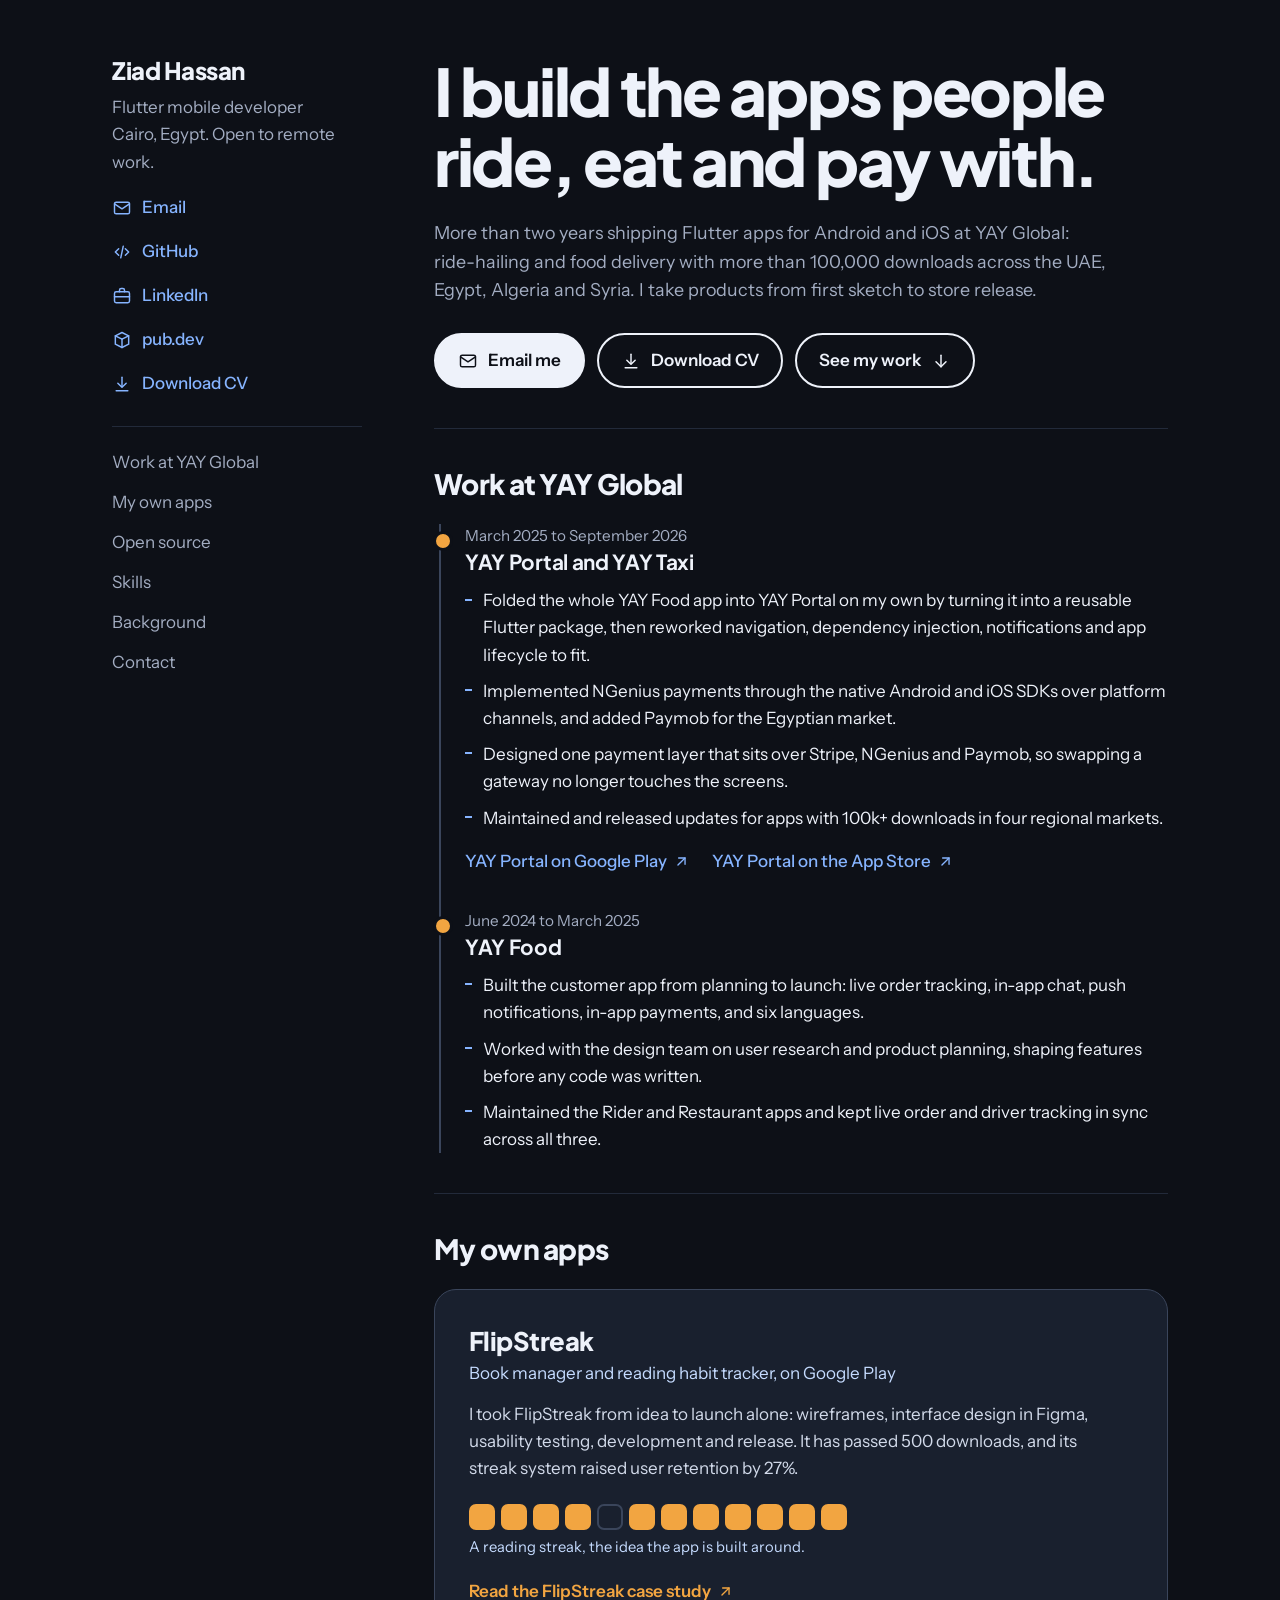
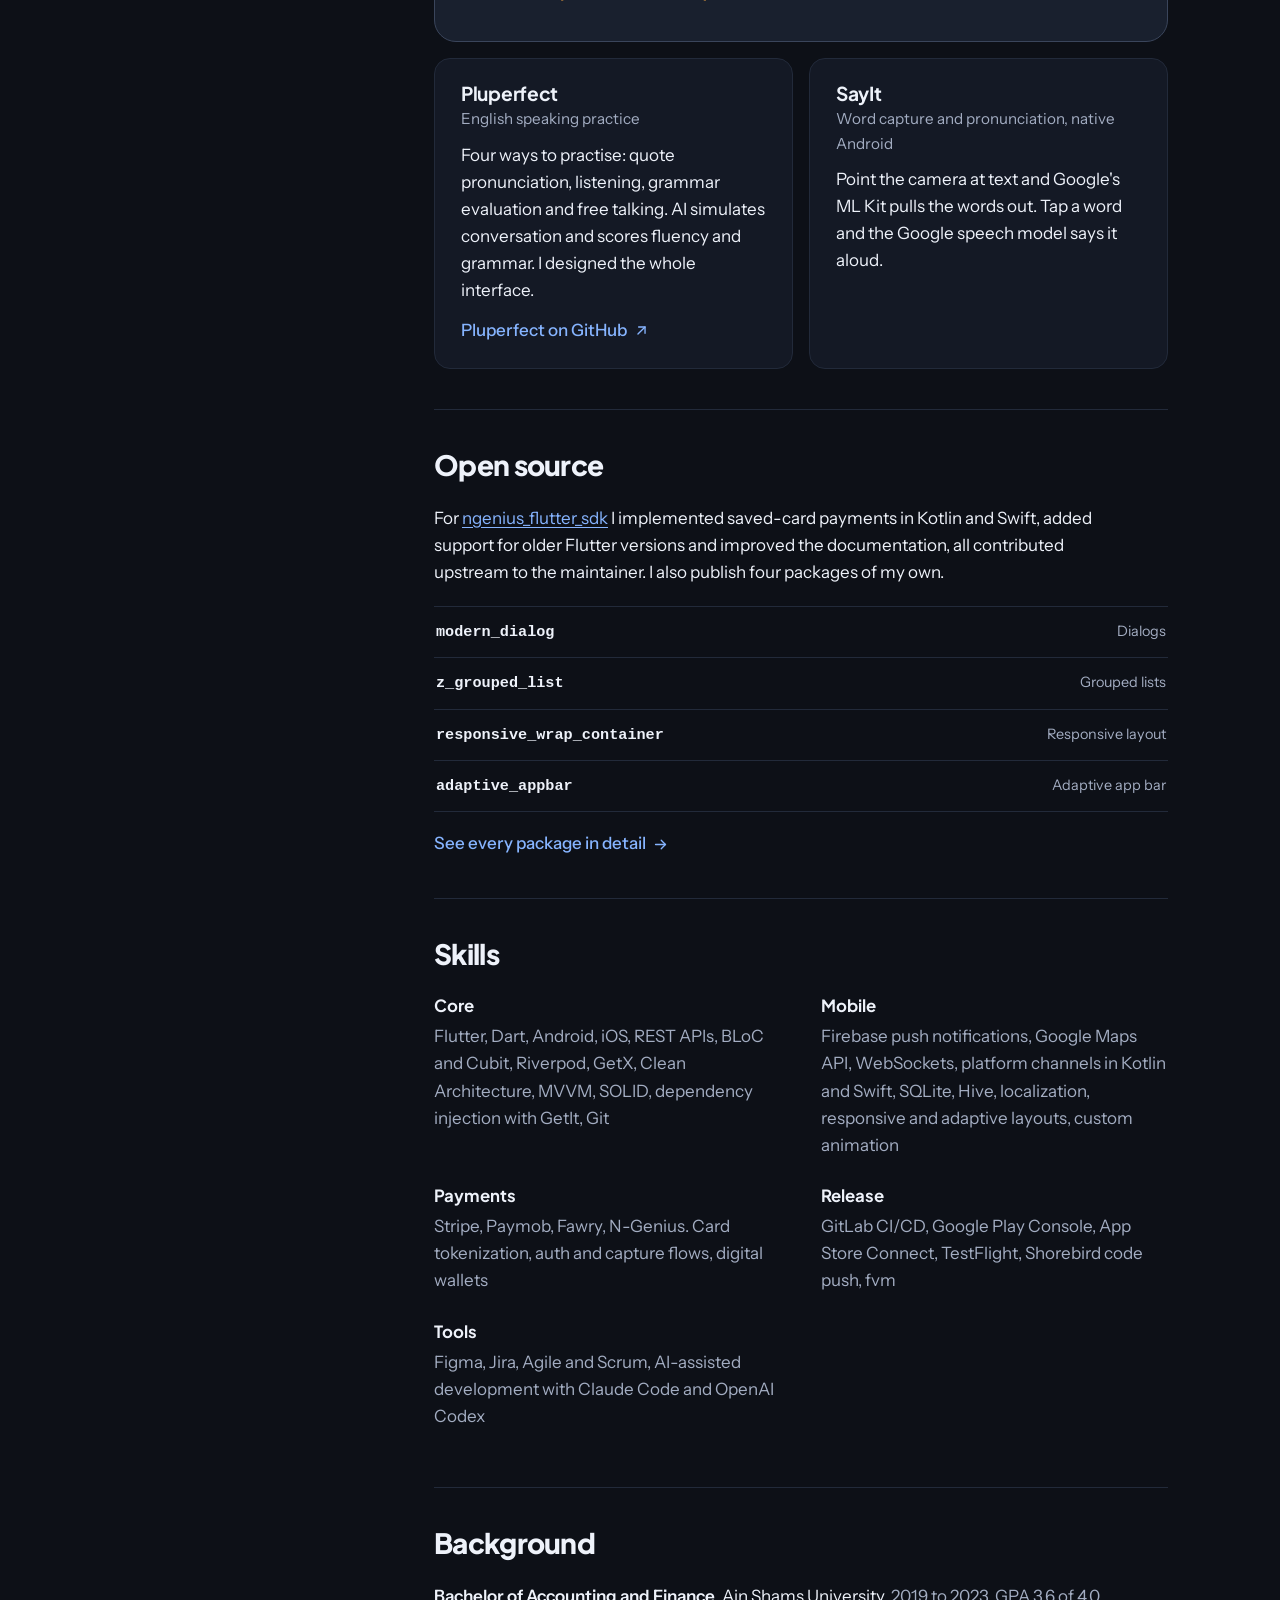
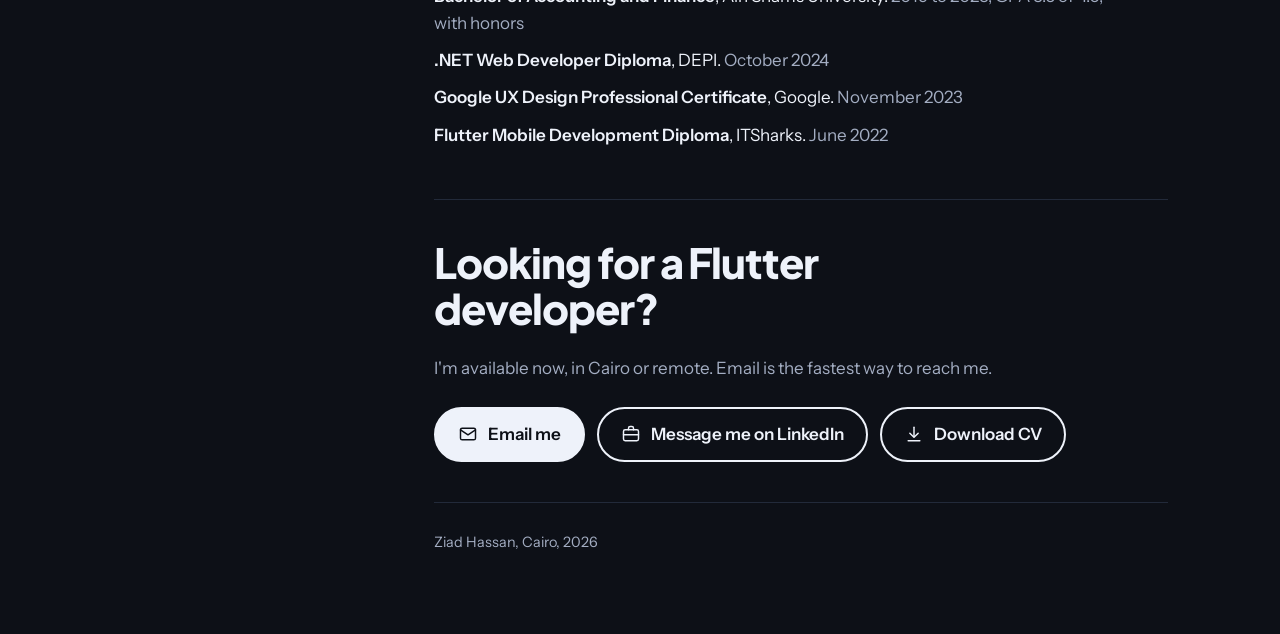
==== commit 08c9c326: "Add CV download and update experience line - Download CV button in the hero and contact section, plu" ====
--- a/index.html
+++ b/index.html
@@ -27,6 +27,7 @@
   <symbol id="i-out" viewBox="0 0 24 24"><path d="M7 17 17 7"/><path d="M8 7h9v9"/></symbol>
   <symbol id="i-down" viewBox="0 0 24 24"><path d="M12 5v14"/><path d="m6 13 6 6 6-6"/></symbol>
   <symbol id="i-right" viewBox="0 0 24 24"><path d="M5 12h14"/><path d="m13 6 6 6-6 6"/></symbol>
+  <symbol id="i-download" viewBox="0 0 24 24"><path d="M12 4v11"/><path d="m7 11 5 5 5-5"/><path d="M5 20h14"/></symbol>
 </svg>
 <div class="page">
 
@@ -38,6 +39,7 @@
       <a href="https://github.com/ziadhassan7"><svg class="icon" aria-hidden="true"><use href="#i-code"/></svg><span>GitHub</span></a>
       <a href="https://linkedin.com/in/ziadhassan7"><svg class="icon" aria-hidden="true"><use href="#i-briefcase"/></svg><span>LinkedIn</span></a>
       <a href="packages.html"><svg class="icon" aria-hidden="true"><use href="#i-box"/></svg><span>pub.dev</span></a>
+      <a href="Ziad-Hassan-Flutter-Developer-CV.pdf" download><svg class="icon" aria-hidden="true"><use href="#i-download"/></svg><span>Download CV</span></a>
     </div>
     <nav class="rail-nav" aria-label="Sections">
       <a href="#work">Work at YAY Global</a>
@@ -52,9 +54,10 @@
   <main>
     <section class="hero">
       <h1>I build the apps people ride, eat and pay with.</h1>
-      <p class="hero-lede">Two years shipping Flutter apps for Android and iOS at YAY Global: ride-hailing and food delivery with more than 100,000 downloads across the UAE, Egypt, Algeria and Syria. I take products from first sketch to store release.</p>
+      <p class="hero-lede">More than two years shipping Flutter apps for Android and iOS at YAY Global: ride-hailing and food delivery with more than 100,000 downloads across the UAE, Egypt, Algeria and Syria. I take products from first sketch to store release.</p>
       <div class="hero-actions">
         <a class="button button-solid" href="mailto:ziadh.business@gmail.com"><svg class="icon" aria-hidden="true"><use href="#i-mail"/></svg><span>Email me</span></a>
+        <a class="button button-plain" href="Ziad-Hassan-Flutter-Developer-CV.pdf" download><svg class="icon" aria-hidden="true"><use href="#i-download"/></svg><span>Download CV</span></a>
         <a class="button button-plain" href="#work"><span>See my work</span><svg class="icon" aria-hidden="true"><use href="#i-down"/></svg></a>
       </div>
     </section>
@@ -171,6 +174,7 @@
       <div class="hero-actions">
         <a class="button button-solid" href="mailto:ziadh.business@gmail.com"><svg class="icon" aria-hidden="true"><use href="#i-mail"/></svg><span>Email me</span></a>
         <a class="button button-plain" href="https://linkedin.com/in/ziadhassan7"><svg class="icon" aria-hidden="true"><use href="#i-briefcase"/></svg><span>Message me on LinkedIn</span></a>
+        <a class="button button-plain" href="Ziad-Hassan-Flutter-Developer-CV.pdf" download><svg class="icon" aria-hidden="true"><use href="#i-download"/></svg><span>Download CV</span></a>
       </div>
     </section>
 
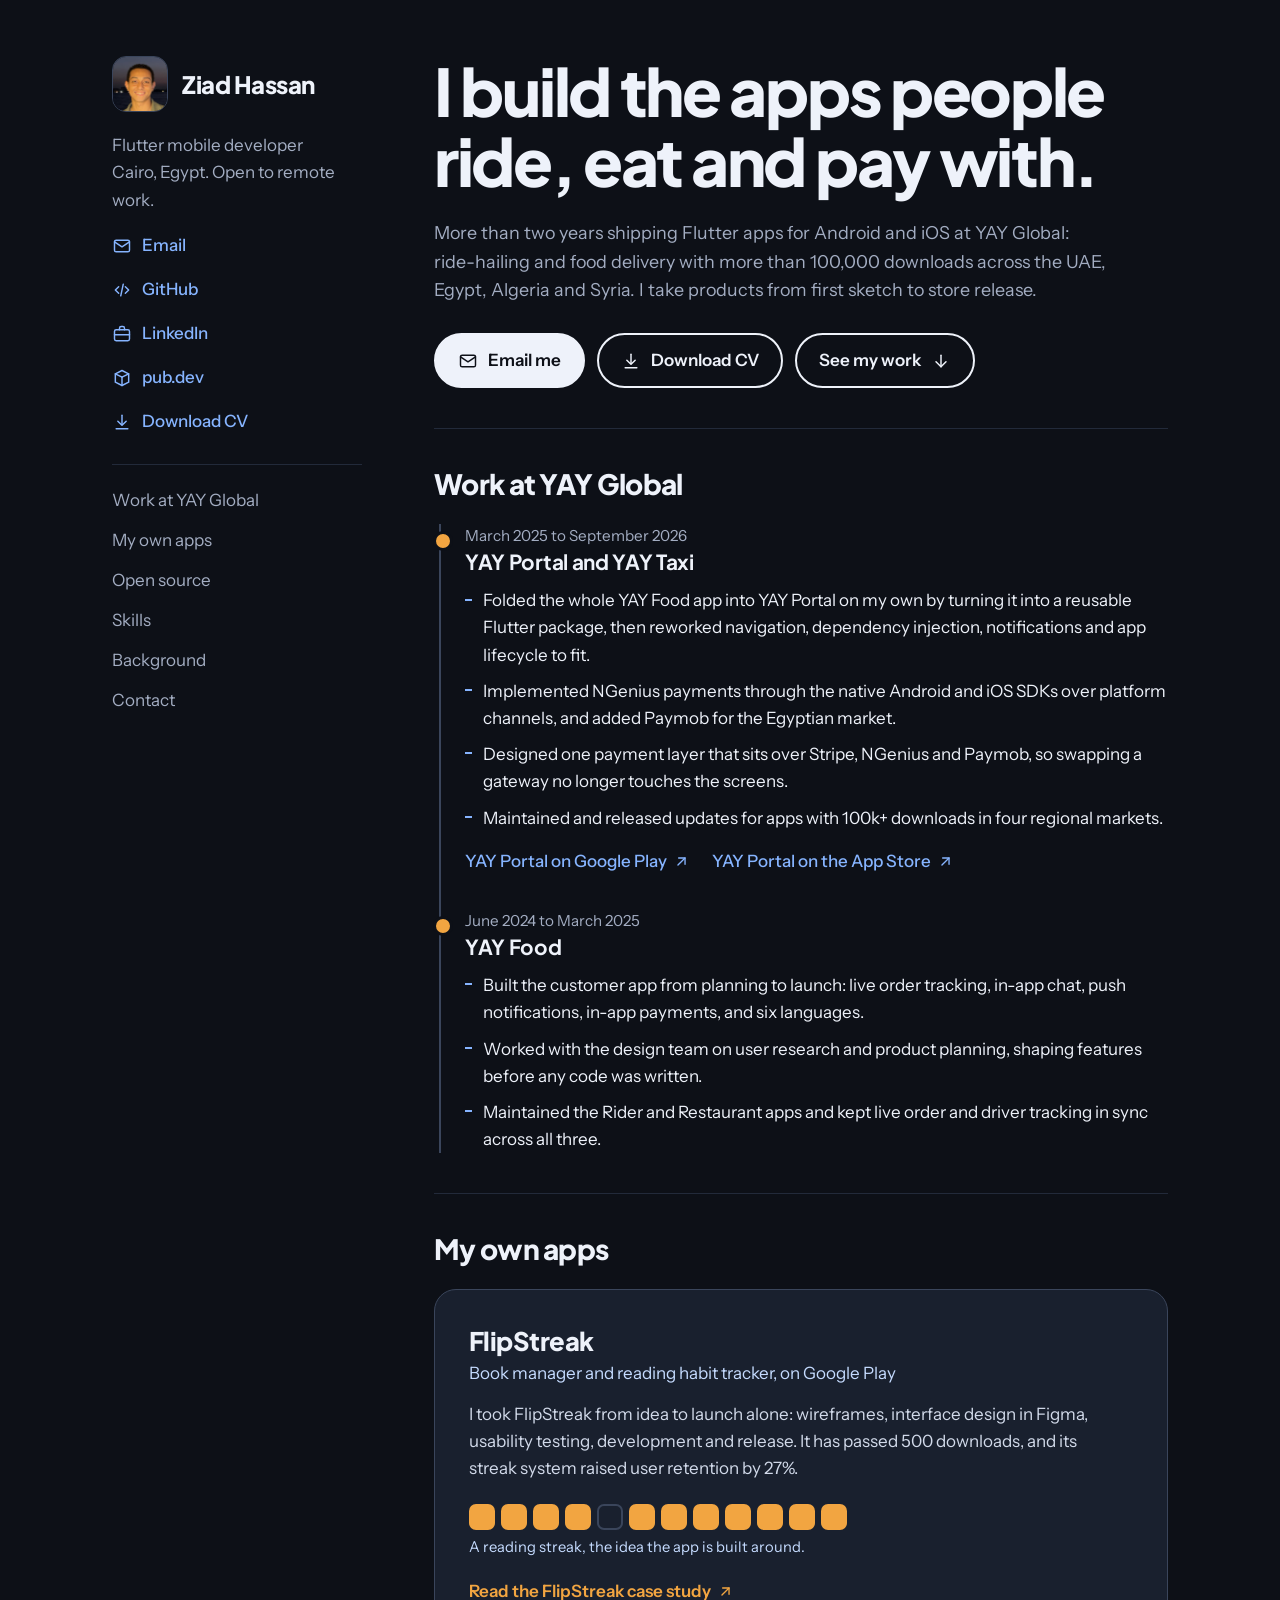
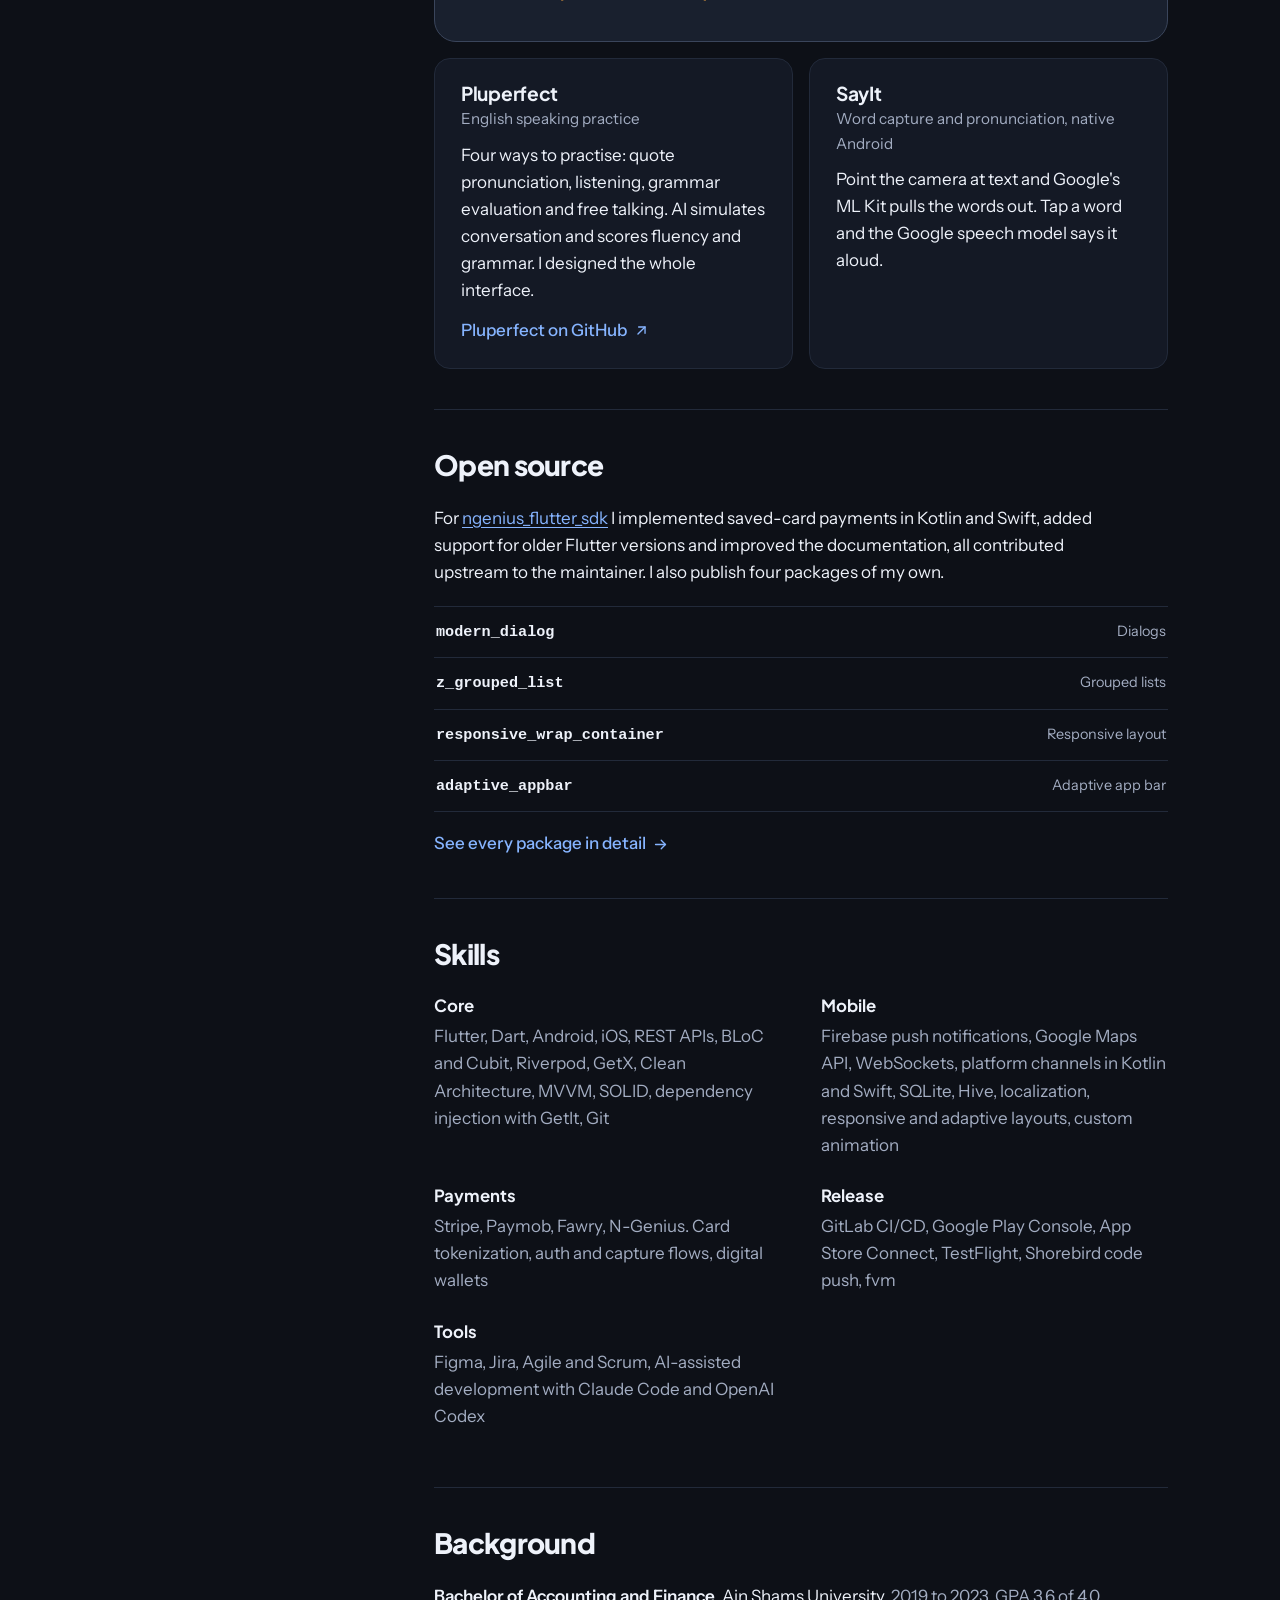
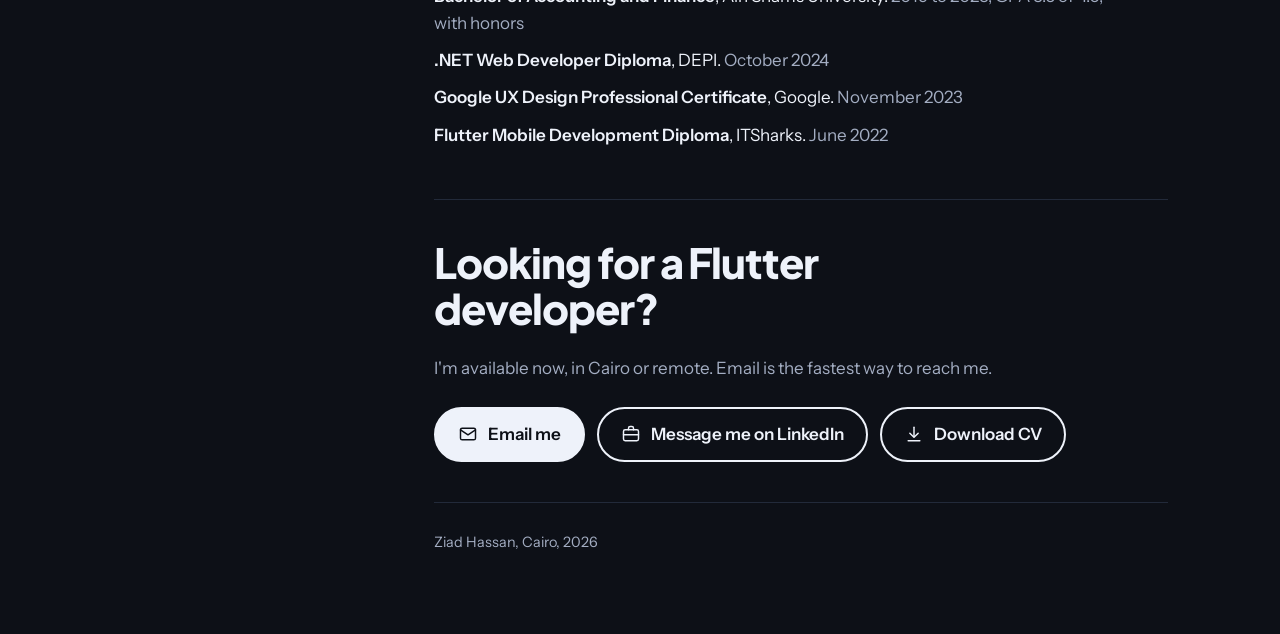
==== commit 4e52477e: "Add profile photo beside the name; trim the ngenius section - Small rounded-square photo next to the" ====
--- a/index.html
+++ b/index.html
@@ -32,7 +32,7 @@
 <div class="page">
 
   <aside class="rail">
-    <a class="rail-name" href="./">Ziad Hassan</a>
+    <a class="rail-id" href="./"><img class="rail-photo" src="ziad-hassan.jpg" alt="" width="56" height="56"><span class="rail-name">Ziad Hassan</span></a>
     <p class="rail-role">Flutter mobile developer<br>Cairo, Egypt. Open to remote work.</p>
     <div class="rail-links">
       <a href="mailto:ziadh.business@gmail.com"><svg class="icon" aria-hidden="true"><use href="#i-mail"/></svg><span>Email</span></a>
--- a/styles.css
+++ b/styles.css
@@ -66,18 +66,29 @@
 }
 
 /* Identity rail */
+.rail-id {
+  display: inline-flex;
+  align-items: center;
+  gap: 14px;
+  color: var(--ink);
+  text-decoration: none;
+}
+.rail-id:hover { color: var(--ink); }
+.rail-photo {
+  width: 56px; height: 56px;
+  flex: none;
+  border-radius: 14px;
+  object-fit: cover;
+  border: 1px solid var(--rule);
+}
 .rail-name {
-  display: inline-block;
   font-family: var(--display);
   font-size: 1.5rem;
   font-weight: 800;
   letter-spacing: -0.02em;
   line-height: 1.2;
-  color: var(--ink);
-  text-decoration: none;
-}
-.rail-name:hover { color: var(--ink); }
-.rail-role { color: var(--ink-soft); margin-top: 6px; }
+}
+.rail-role { color: var(--ink-soft); margin-top: 12px; }
 .rail-links { display: flex; flex-wrap: wrap; gap: 0 22px; margin-top: 10px; }
 .rail-links a {
   display: inline-flex;
@@ -245,26 +256,6 @@
 .feature .points li { color: var(--ink-card); }
 .feature .points li::before { background: var(--amber); }
 .feature code, .side code { color: var(--sky); }
-.steps { counter-reset: step; display: grid; gap: 10px; max-width: 64ch; }
-.steps li {
-  counter-increment: step;
-  position: relative;
-  padding-left: 38px;
-  color: var(--ink-card);
-}
-.steps li::before {
-  content: counter(step);
-  position: absolute;
-  left: 0; top: 1px;
-  width: 25px; height: 25px;
-  border-radius: 50%;
-  border: 1px solid var(--rule);
-  color: var(--sky);
-  font-family: var(--display);
-  font-size: 0.8rem;
-  font-weight: 700;
-  display: flex; align-items: center; justify-content: center;
-}
 .meta {
   display: grid;
   gap: 14px 28px;
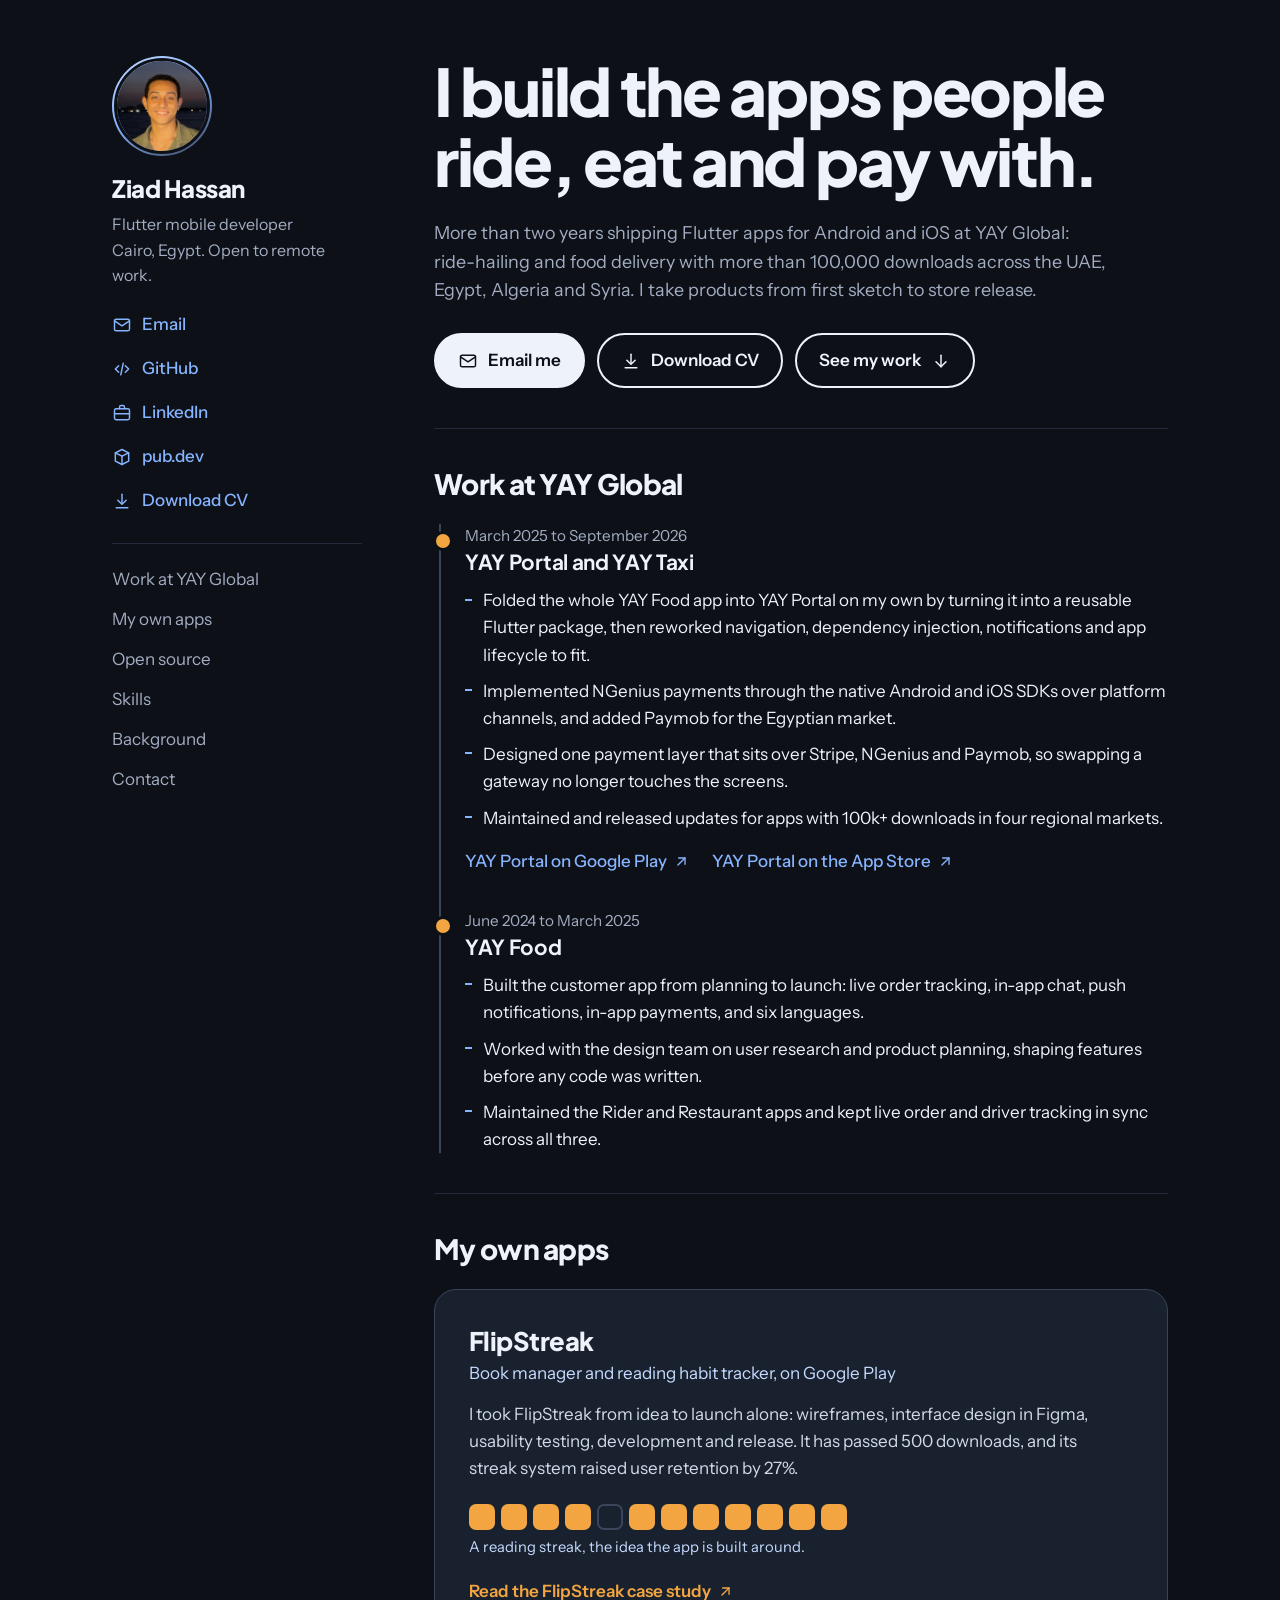
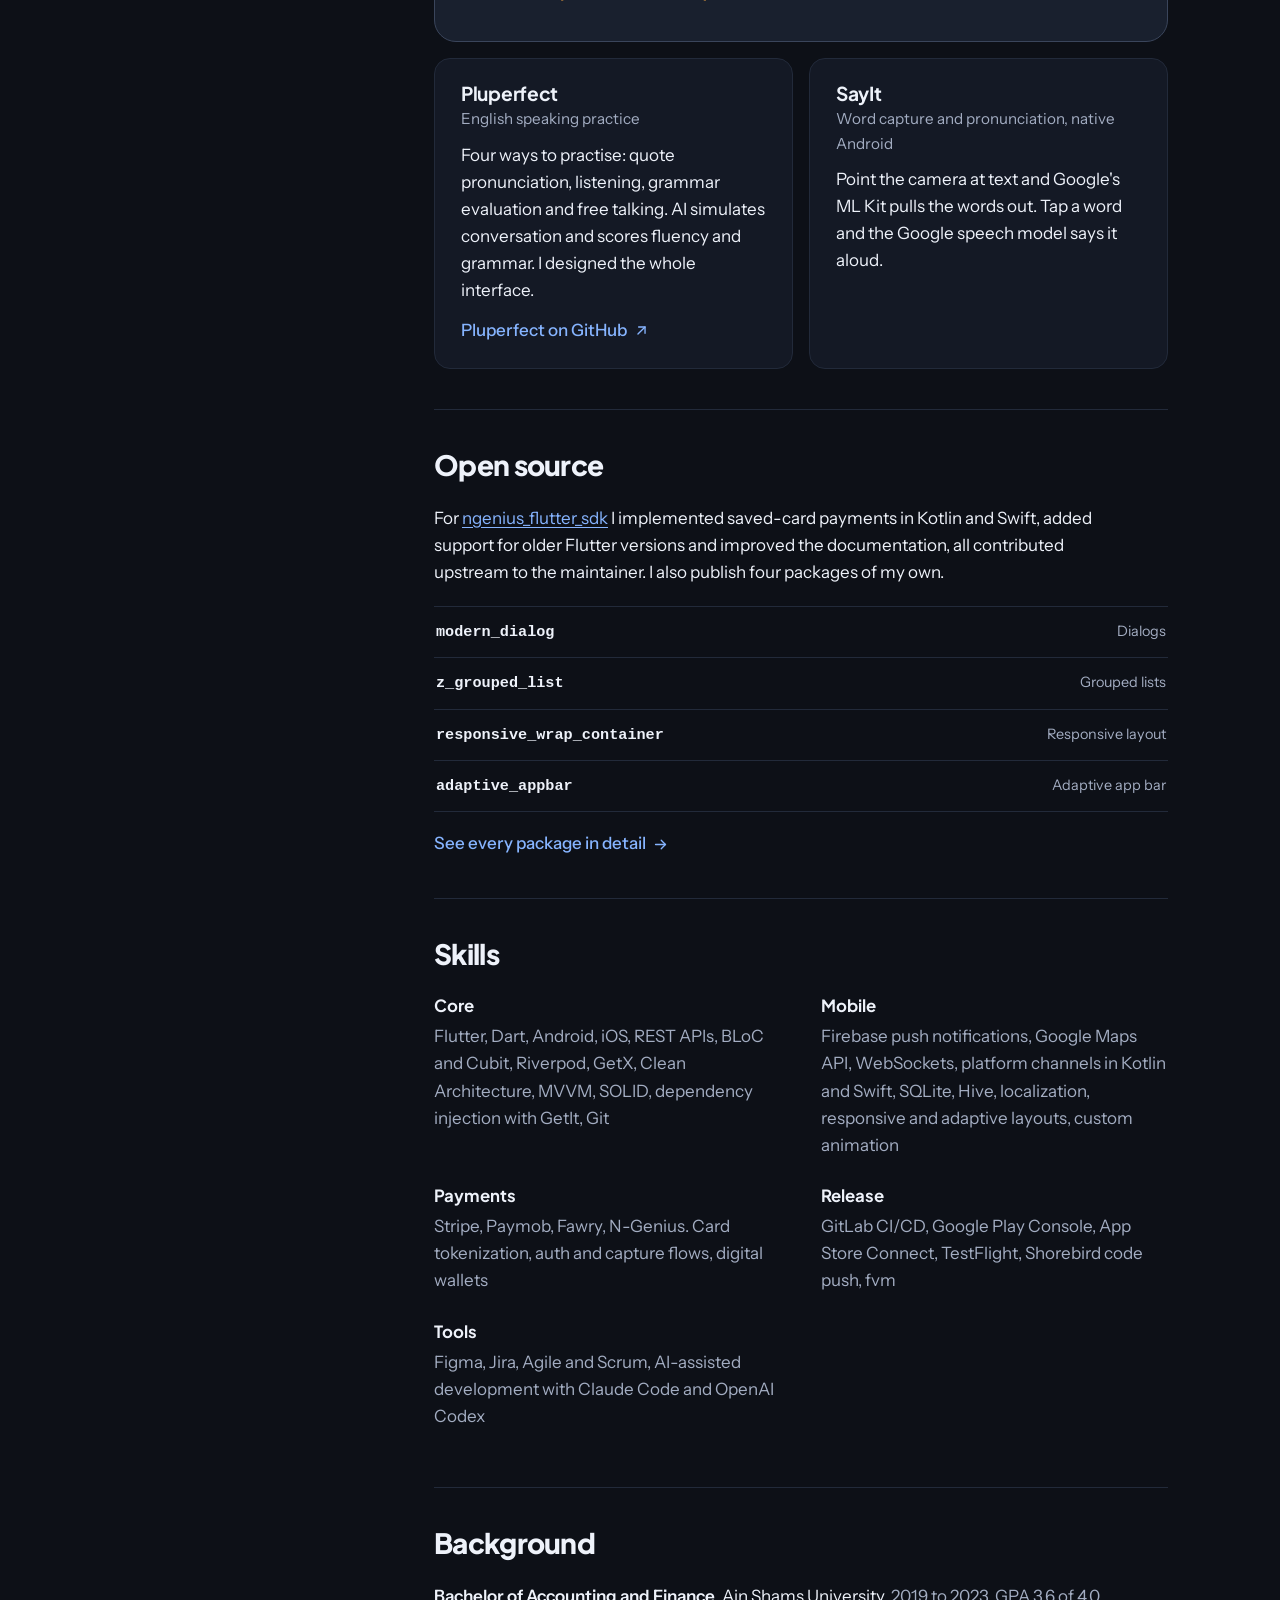
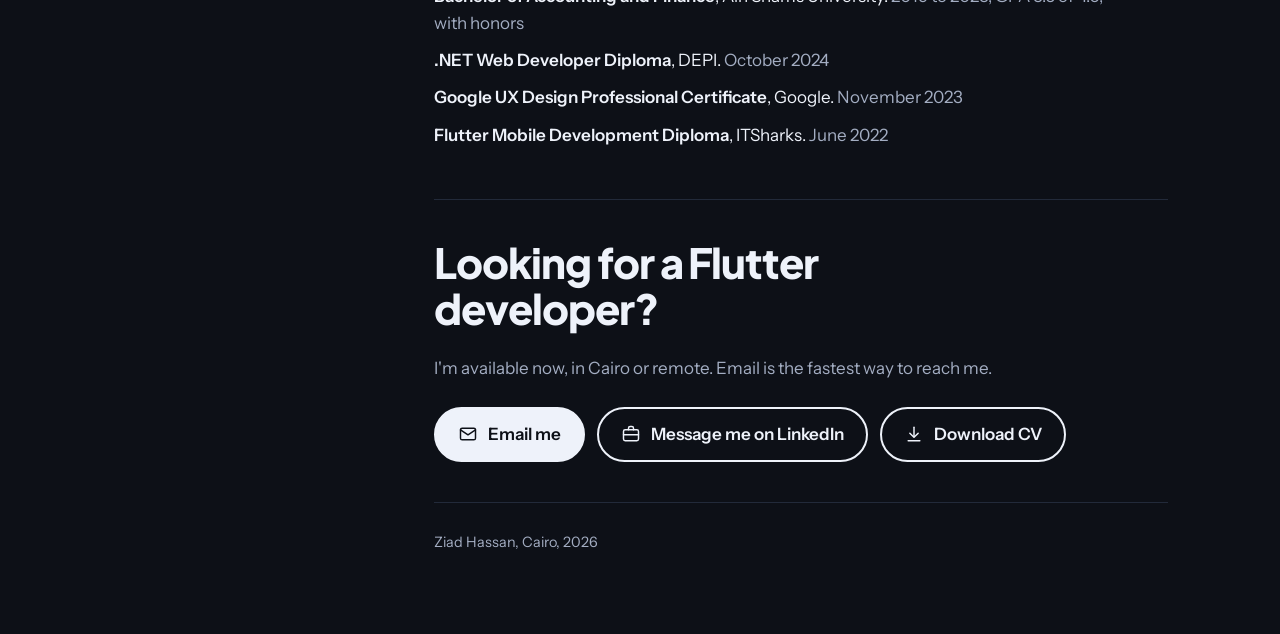
==== commit aa67f276: "Circular profile photo with a ring; refined ZH icon - Photo recropped as a circle with headroom, sta" ====
--- a/index.html
+++ b/index.html
@@ -32,8 +32,13 @@
 <div class="page">
 
   <aside class="rail">
-    <a class="rail-id" href="./"><img class="rail-photo" src="ziad-hassan.jpg" alt="" width="56" height="56"><span class="rail-name">Ziad Hassan</span></a>
-    <p class="rail-role">Flutter mobile developer<br>Cairo, Egypt. Open to remote work.</p>
+    <div class="rail-head">
+      <span class="rail-photo-ring"><img class="rail-photo" src="ziad-hassan.jpg" alt="Ziad Hassan" width="96" height="96"></span>
+      <div>
+        <a class="rail-name" href="./">Ziad Hassan</a>
+        <p class="rail-role">Flutter mobile developer<br>Cairo, Egypt. Open to remote work.</p>
+      </div>
+    </div>
     <div class="rail-links">
       <a href="mailto:ziadh.business@gmail.com"><svg class="icon" aria-hidden="true"><use href="#i-mail"/></svg><span>Email</span></a>
       <a href="https://github.com/ziadhassan7"><svg class="icon" aria-hidden="true"><use href="#i-code"/></svg><span>GitHub</span></a>
--- a/styles.css
+++ b/styles.css
@@ -66,30 +66,33 @@
 }
 
 /* Identity rail */
-.rail-id {
-  display: inline-flex;
-  align-items: center;
-  gap: 14px;
-  color: var(--ink);
-  text-decoration: none;
-}
-.rail-id:hover { color: var(--ink); }
+.rail-head { display: flex; align-items: center; gap: 16px; }
+.rail-photo-ring {
+  flex: none;
+  padding: 2px;
+  border-radius: 50%;
+  background: linear-gradient(150deg, var(--sky), var(--blue) 45%, var(--rule));
+}
 .rail-photo {
-  width: 56px; height: 56px;
-  flex: none;
-  border-radius: 14px;
+  display: block;
+  width: 72px; height: 72px;
+  border-radius: 50%;
   object-fit: cover;
-  border: 1px solid var(--rule);
+  border: 3px solid var(--mist);
 }
 .rail-name {
+  display: inline-block;
   font-family: var(--display);
   font-size: 1.5rem;
   font-weight: 800;
   letter-spacing: -0.02em;
   line-height: 1.2;
-}
-.rail-role { color: var(--ink-soft); margin-top: 12px; }
-.rail-links { display: flex; flex-wrap: wrap; gap: 0 22px; margin-top: 10px; }
+  color: var(--ink);
+  text-decoration: none;
+}
+.rail-name:hover { color: var(--ink); }
+.rail-role { color: var(--ink-soft); margin-top: 4px; font-size: 0.96rem; line-height: 1.5; }
+.rail-links { display: flex; flex-wrap: wrap; gap: 0 22px; margin-top: 14px; }
 .rail-links a {
   display: inline-flex;
   align-items: center;
@@ -293,6 +296,9 @@
     padding: 56px 32px 80px;
   }
   .rail { position: sticky; top: 56px; align-self: start; }
+  .rail-head { flex-direction: column; align-items: flex-start; gap: 18px; }
+  .rail-photo { width: 96px; height: 96px; }
+  .rail-role { font-size: 1rem; line-height: 1.6; margin-top: 6px; }
   .rail-links { flex-direction: column; gap: 0; }
   .rail-nav {
     display: flex; flex-direction: column;
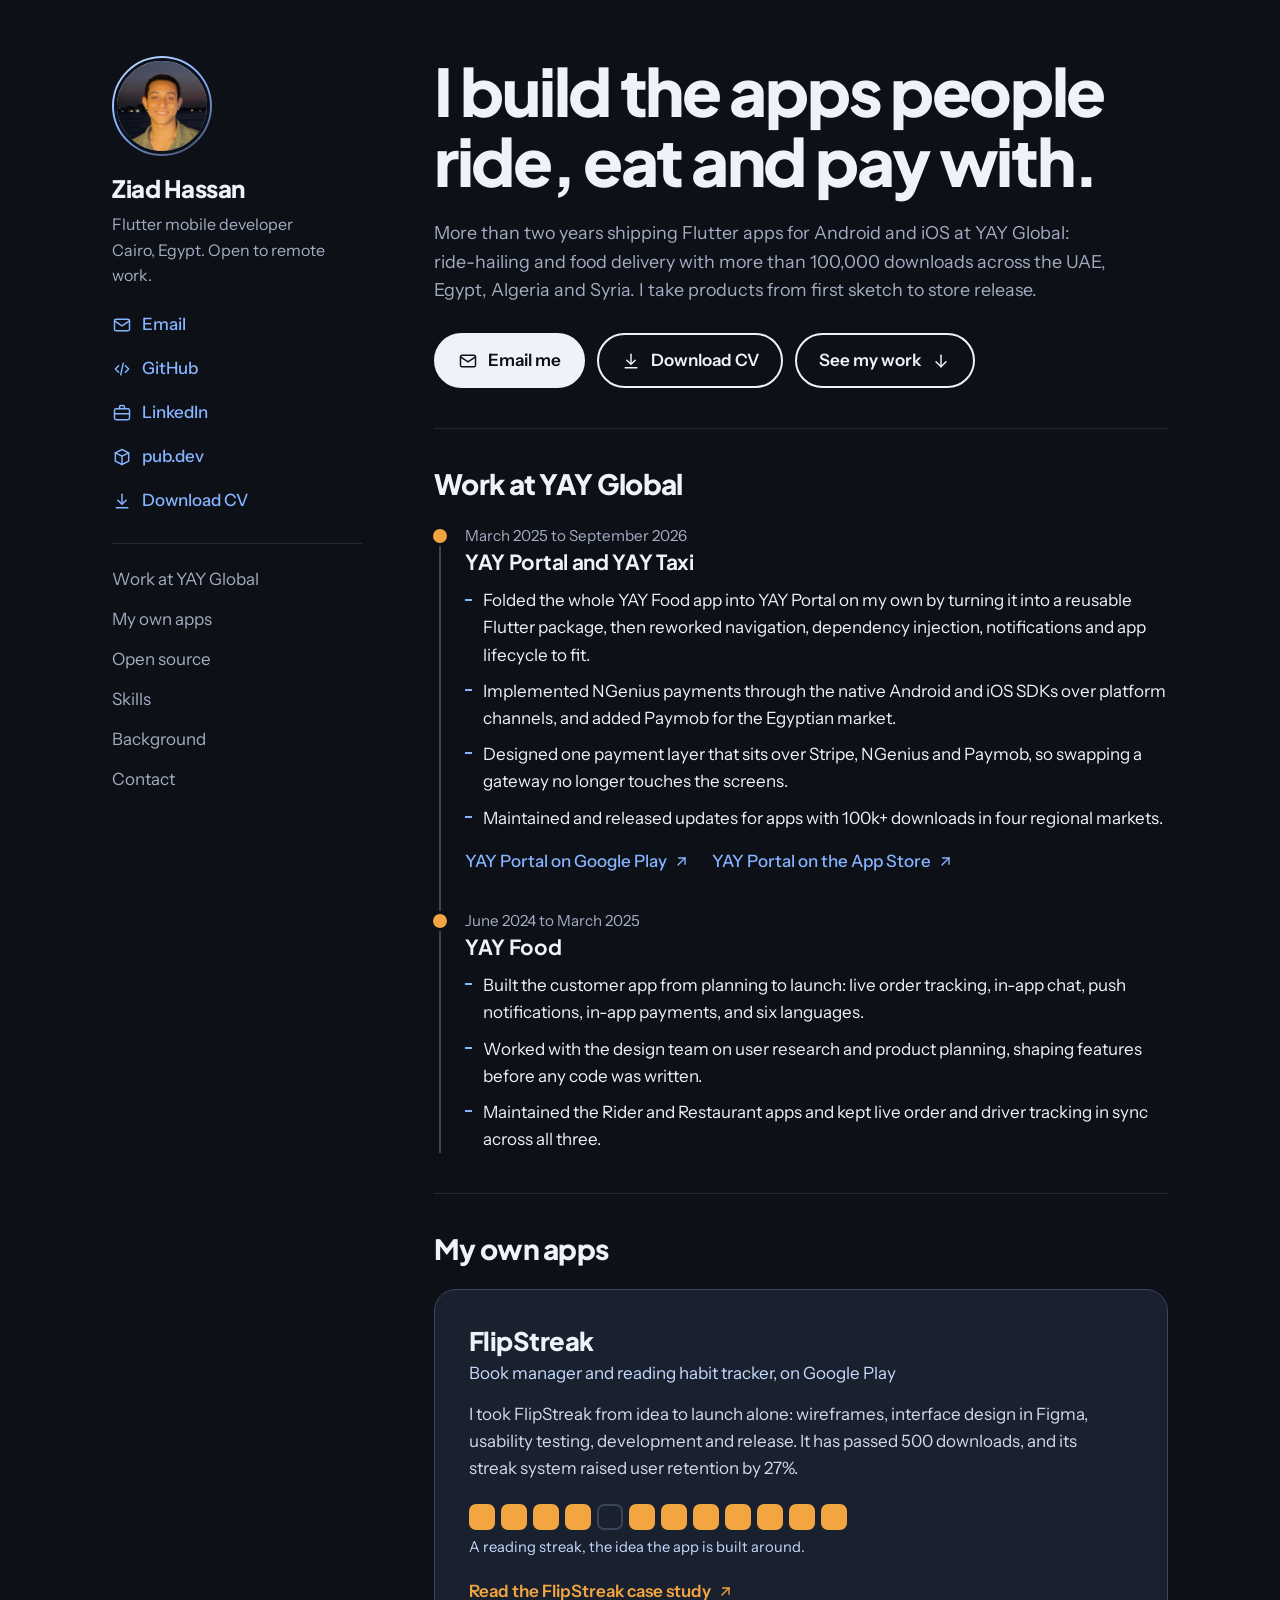
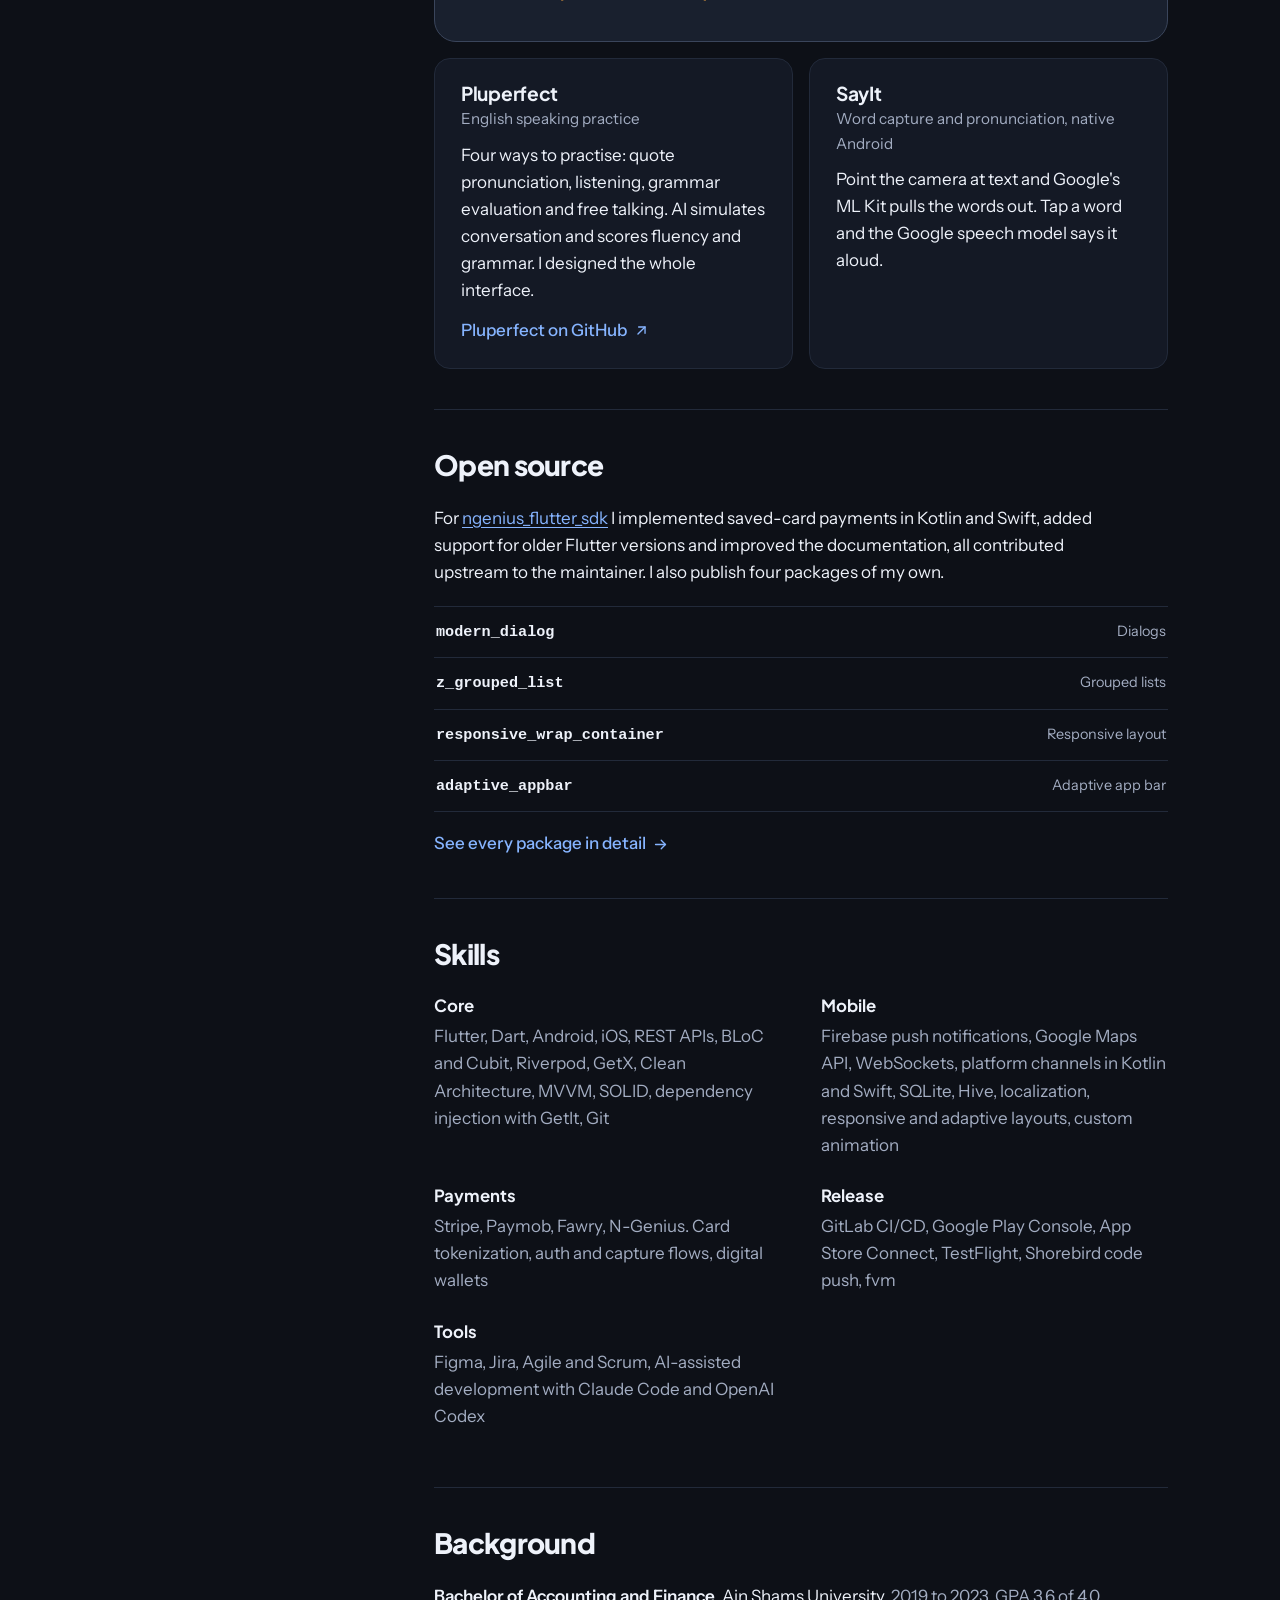
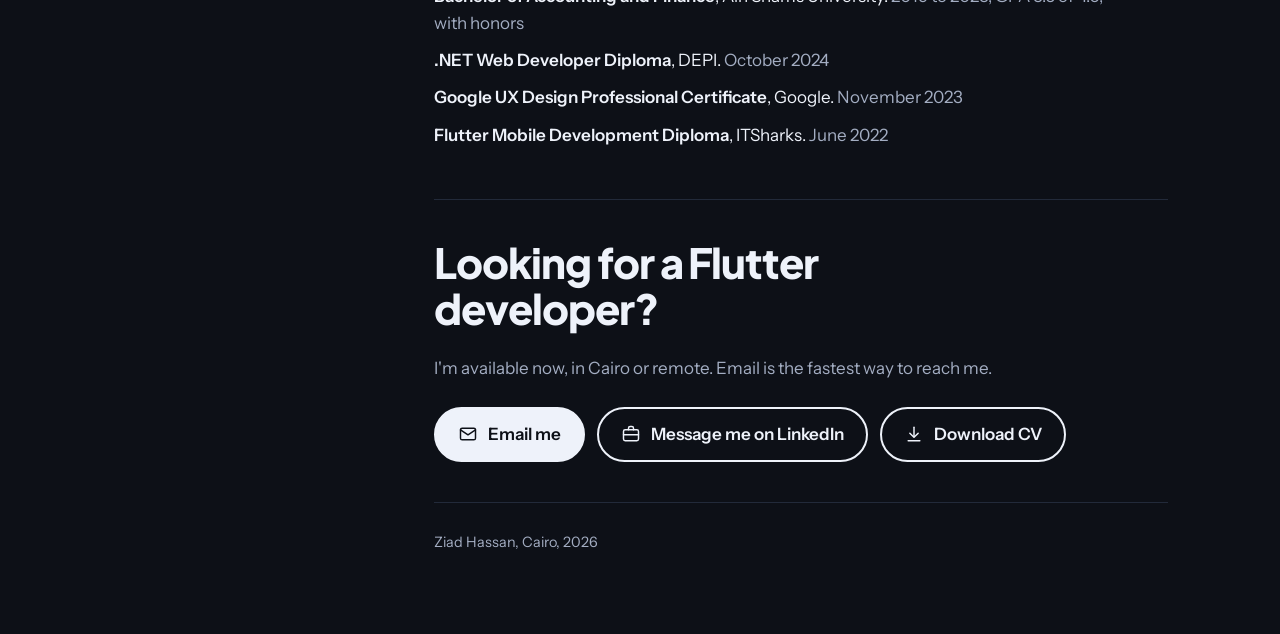
==== commit c9317059: "Centre the timeline dots on the line The dots were 3px right of the line because their border added " ====
--- a/index.html
+++ b/index.html
@@ -9,6 +9,16 @@
 <meta property="og:description" content="Ride-hailing, food delivery and payment apps with 100k+ downloads across four markets.">
 <meta property="og:type" content="website">
 <meta property="og:url" content="https://ziadhassan7.github.io/">
+<meta property="og:image" content="https://ziadhassan7.github.io/og-image.png?v=2">
+<meta property="og:image:type" content="image/png">
+<meta property="og:image:width" content="1200">
+<meta property="og:image:height" content="630">
+<meta property="og:image:alt" content="Ziad Hassan, Flutter mobile developer">
+<meta property="og:site_name" content="Ziad Hassan">
+<meta name="twitter:card" content="summary_large_image">
+<meta name="twitter:title" content="Ziad Hassan, Flutter mobile developer">
+<meta name="twitter:description" content="Ride-hailing, food delivery and payment apps with 100k+ downloads across four markets.">
+<meta name="twitter:image" content="https://ziadhassan7.github.io/og-image.png?v=2">
 <meta name="theme-color" content="#0D1017">
 <link rel="icon" href="favicon-32.png" sizes="32x32" type="image/png">
 <link rel="icon" href="favicon.svg" type="image/svg+xml">
@@ -16,7 +26,7 @@
 <link rel="preconnect" href="https://fonts.googleapis.com">
 <link rel="preconnect" href="https://fonts.gstatic.com" crossorigin>
 <link href="https://fonts.googleapis.com/css2?family=Plus+Jakarta+Sans:wght@700;800&family=Instrument+Sans:wght@400;500;600&display=swap" rel="stylesheet">
-<link rel="stylesheet" href="styles.css">
+<link rel="stylesheet" href="styles.css?v=5">
 </head>
 <body>
 <svg class="sprite" aria-hidden="true">
--- a/styles.css
+++ b/styles.css
@@ -145,14 +145,24 @@
 }
 
 /* Timeline: the two phases really are a sequence */
-.timeline { border-left: 2px solid var(--rule); margin-left: 5px; }
+.timeline { position: relative; margin-left: 5px; padding-left: 2px; }
+/* the line starts at the first dot's centre instead of above it */
+.timeline::before {
+  content: "";
+  position: absolute;
+  left: 0; top: 12px; bottom: 0;
+  width: 2px;
+  background: var(--rule);
+}
 .phase { position: relative; padding: 0 0 34px 24px; }
 .phase:last-child { padding-bottom: 0; }
 .phase::before {
   content: "";
   position: absolute;
-  left: -8px; top: 7px;
-  width: 14px; height: 14px;
+  /* centre the dot on the 2px line: the line runs from -2px to 0 */
+  left: -11px; top: 2px;
+  box-sizing: border-box;
+  width: 20px; height: 20px;
   border-radius: 50%;
   background: var(--amber);
   border: 3px solid var(--mist);
